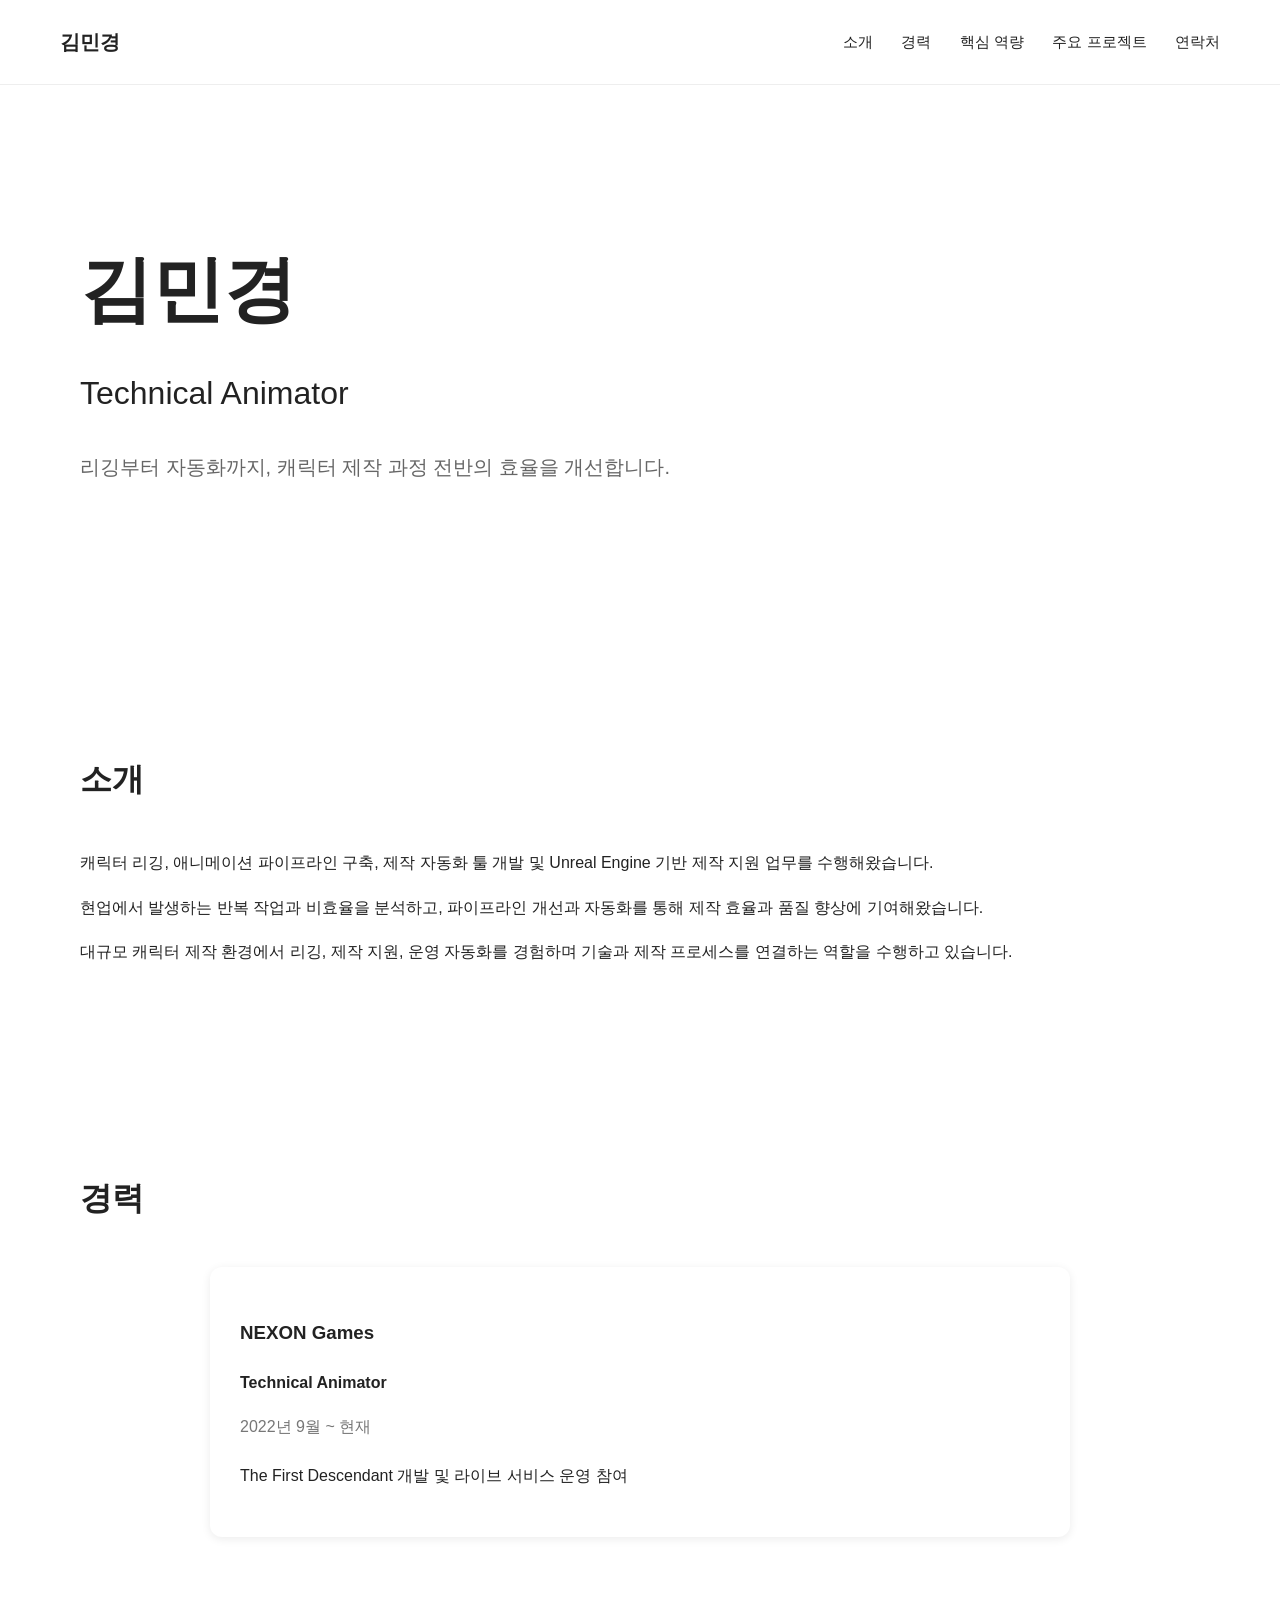
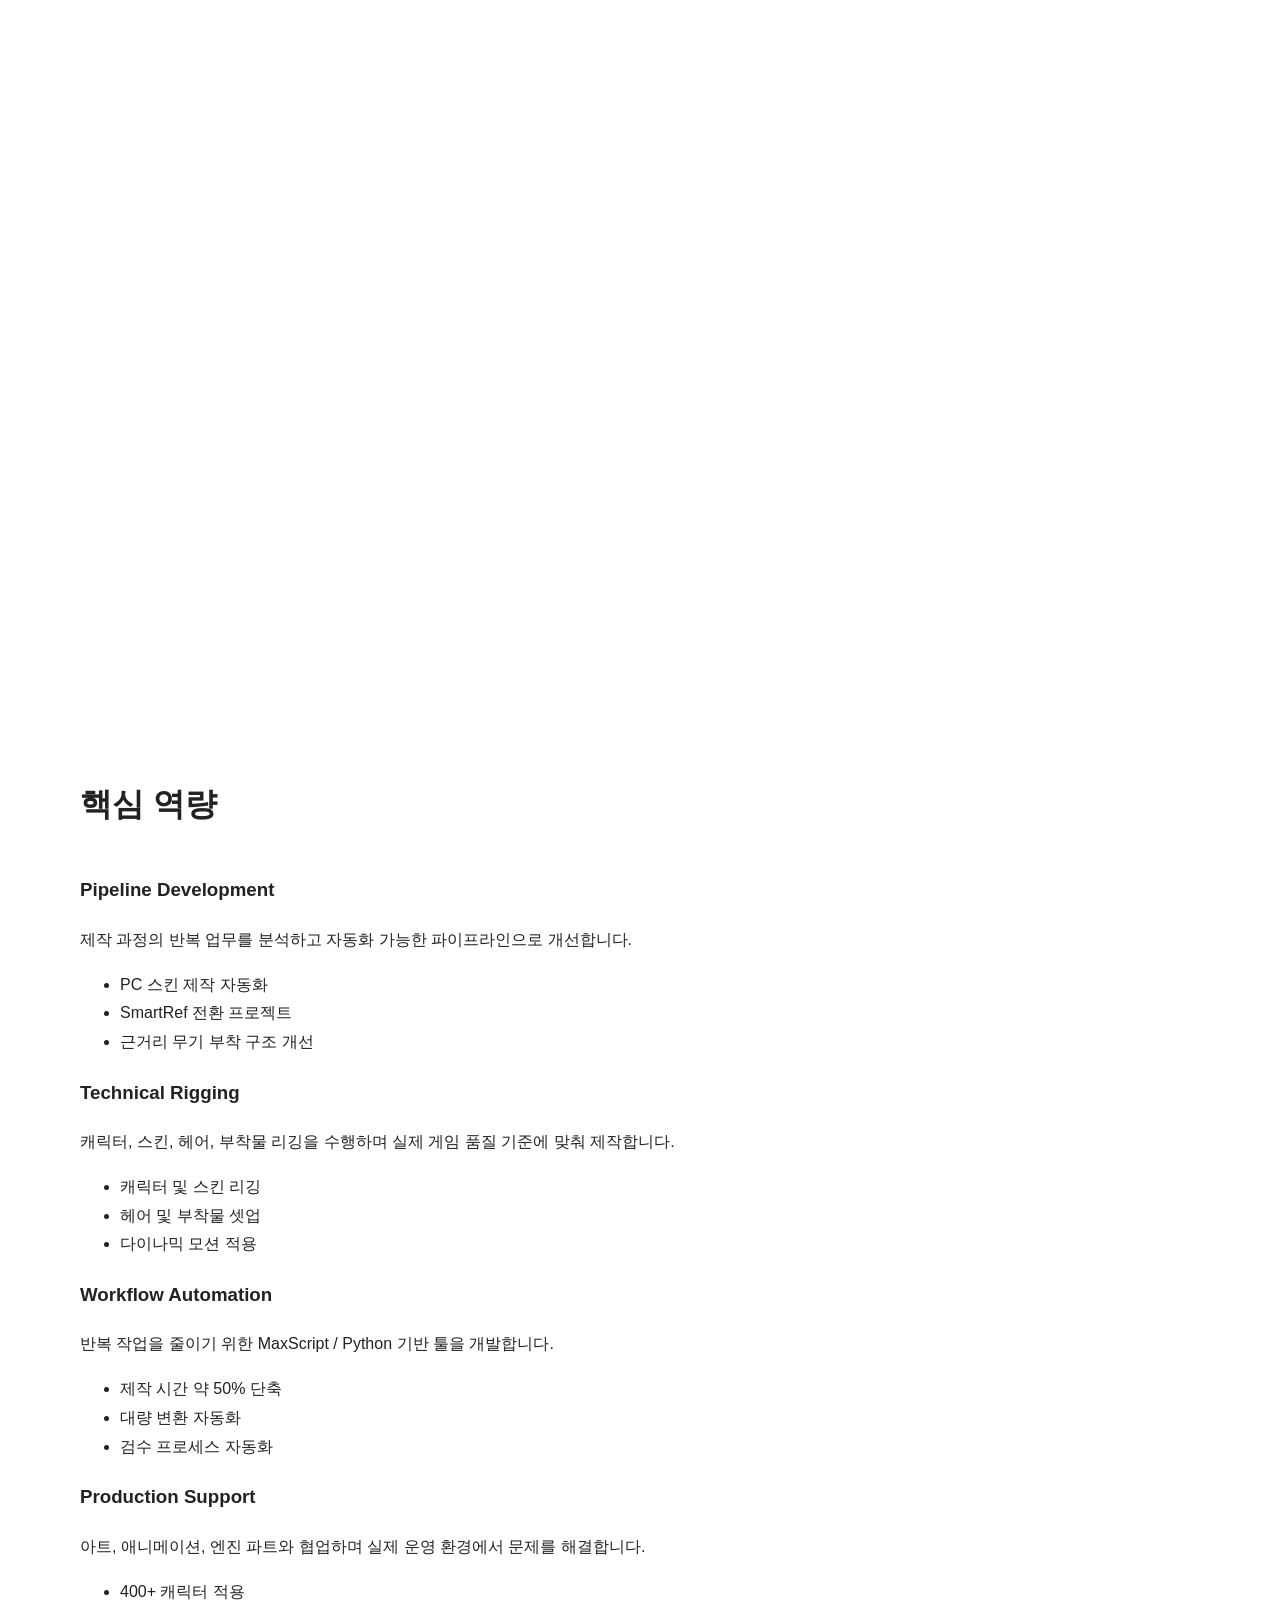
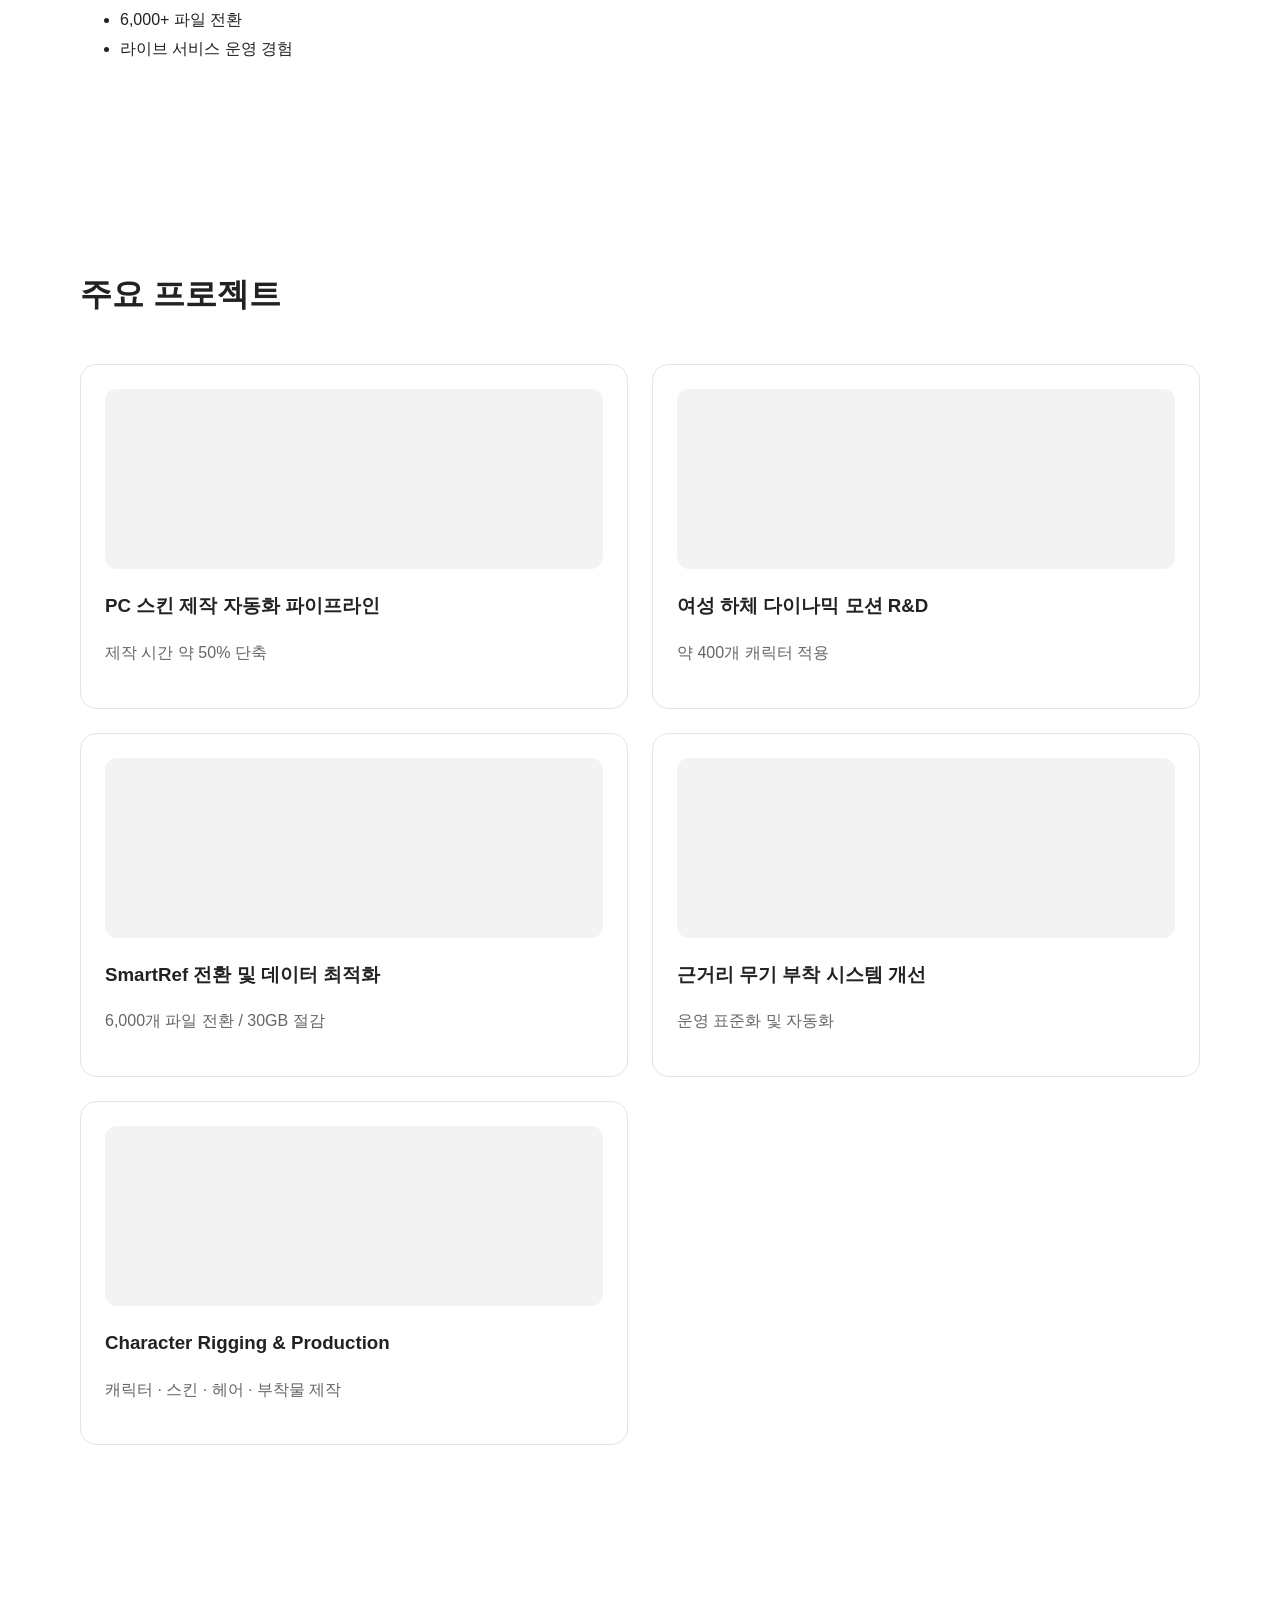
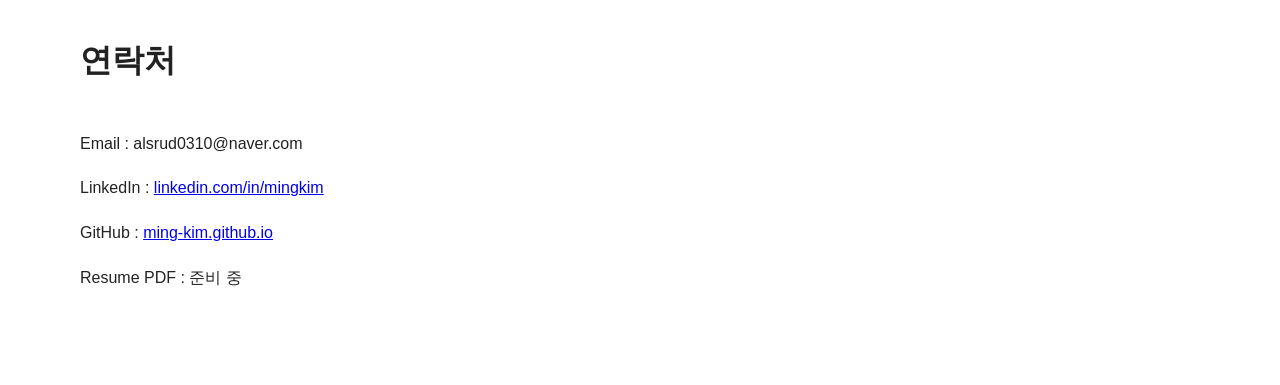
==== index.html @ d248d8ef "Update index.html" ====
<!DOCTYPE html>
<html lang="ko">
<head>
    <meta charset="UTF-8">
    <meta name="viewport" content="width=device-width, initial-scale=1.0">
    <title>김민경 | Technical Animator</title>
    <link rel="stylesheet" href="css/style.css">
</head>
<body>

<nav>
    <div class="logo">김민경</div>

    <div class="menu">
        <a href="#about">소개</a>
        <a href="#experience">경력</a>
        <a href="#expertise">핵심 역량</a>
        <a href="#projects">주요 프로젝트</a>
        <a href="#contact">연락처</a>
    </div>
</nav>

<section class="hero">

    <h1>김민경</h1>

    <h2>Technical Animator</h2>

    <p>
        리깅부터 자동화까지, 캐릭터 제작 과정 전반의 효율을 개선합니다.
    </p>

</section>

<section id="about" class="section">

    <h2>소개</h2>

    <p>
        캐릭터 리깅, 애니메이션 파이프라인 구축,
        제작 자동화 툴 개발 및 Unreal Engine 기반 제작 지원 업무를 수행해왔습니다.
    </p>

    <p>
        현업에서 발생하는 반복 작업과 비효율을 분석하고,
        파이프라인 개선과 자동화를 통해 제작 효율과 품질 향상에 기여해왔습니다.
    </p>

    <p>
        대규모 캐릭터 제작 환경에서 리깅, 제작 지원, 운영 자동화를 경험하며
        기술과 제작 프로세스를 연결하는 역할을 수행하고 있습니다.
    </p>

</section>

<section id="experience" class="section">

    <h2>경력</h2>

    <div class="experience-card">

        <h3>NEXON Games</h3>

        <p class="job-title">
            Technical Animator
        </p>

        <p class="period">
            2022년 9월 ~ 현재
        </p>

        <p>
            The First Descendant 개발 및 라이브 서비스 운영 참여
        </p>

    </div>

    <div class="video-container">

        <iframe
            src="https://www.youtube.com/embed/UdmgmufAd9Q"
            title="The First Descendant Trailer"
            frameborder="0"
            allowfullscreen>
        </iframe>

    </div>

</section>

<section id="expertise" class="section">

    <h2>핵심 역량</h2>

    <div class="expertise-grid">

        <div class="expertise-card">

            <h3>Pipeline Development</h3>

            <p>
                제작 과정의 반복 업무를 분석하고
                자동화 가능한 파이프라인으로 개선합니다.
            </p>

            <ul>
                <li>PC 스킨 제작 자동화</li>
                <li>SmartRef 전환 프로젝트</li>
                <li>근거리 무기 부착 구조 개선</li>
            </ul>

        </div>

        <div class="expertise-card">

            <h3>Technical Rigging</h3>

            <p>
                캐릭터, 스킨, 헤어, 부착물 리깅을 수행하며
                실제 게임 품질 기준에 맞춰 제작합니다.
            </p>

            <ul>
                <li>캐릭터 및 스킨 리깅</li>
                <li>헤어 및 부착물 셋업</li>
                <li>다이나믹 모션 적용</li>
            </ul>

        </div>

        <div class="expertise-card">

            <h3>Workflow Automation</h3>

            <p>
                반복 작업을 줄이기 위한
                MaxScript / Python 기반 툴을 개발합니다.
            </p>

            <ul>
                <li>제작 시간 약 50% 단축</li>
                <li>대량 변환 자동화</li>
                <li>검수 프로세스 자동화</li>
            </ul>

        </div>

        <div class="expertise-card">

            <h3>Production Support</h3>

            <p>
                아트, 애니메이션, 엔진 파트와 협업하며
                실제 운영 환경에서 문제를 해결합니다.
            </p>

            <ul>
                <li>400+ 캐릭터 적용</li>
                <li>6,000+ 파일 전환</li>
                <li>라이브 서비스 운영 경험</li>
            </ul>

        </div>

    </div>

</section>

<section id="projects" class="section">

    <h2>주요 프로젝트</h2>

    <div class="project-grid">

        <a class="project-card" href="projects/skin-pipeline.html">

            <div class="project-thumbnail"></div>

            <h3>PC 스킨 제작 자동화 파이프라인</h3>

            <p>
                제작 시간 약 50% 단축
            </p>

        </a>

        <a class="project-card" href="projects/dynamic-motion.html">

            <div class="project-thumbnail"></div>

            <h3>여성 하체 다이나믹 모션 R&D</h3>

            <p>
                약 400개 캐릭터 적용
            </p>

        </a>

        <a class="project-card" href="projects/smartref.html">

            <div class="project-thumbnail"></div>

            <h3>SmartRef 전환 및 데이터 최적화</h3>

            <p>
                6,000개 파일 전환 / 30GB 절감
            </p>

        </a>

        <a class="project-card" href="projects/weapon-attachment.html">

            <div class="project-thumbnail"></div>

            <h3>근거리 무기 부착 시스템 개선</h3>

            <p>
                운영 표준화 및 자동화
            </p>

        </a>

        <a class="project-card" href="projects/character-rigging.html">

            <div class="project-thumbnail"></div>

            <h3>Character Rigging & Production</h3>

            <p>
                캐릭터 · 스킨 · 헤어 · 부착물 제작
            </p>

        </a>

    </div>

</section>

<section id="contact" class="section">

    <h2>연락처</h2>

    <p>Email : alsrud0310@naver.com</p>

    <p>
        LinkedIn :
        <a href="https://www.linkedin.com/in/mingkim" target="_blank">
            linkedin.com/in/mingkim
        </a>
    </p>

    <p>
        GitHub :
        <a href="https://ming-kim.github.io" target="_blank">
            ming-kim.github.io
        </a>
    </p>

    <p>Resume PDF : 준비 중</p>

</section>

</body>
</html>
---- css/style.css ----
html{
    scroll-behavior:smooth;
}

body{
    margin:0;
    font-family:'Pretendard', sans-serif;
    background:#ffffff;
    color:#222;
    line-height:1.8;
}

nav{
    display:flex;
    justify-content:space-between;
    align-items:center;
    padding:24px 60px;
    border-bottom:1px solid #eee;
    position:sticky;
    top:0;
    background:white;
    z-index:100;
}

.logo{
    font-size:20px;
    font-weight:700;
}

.menu a{
    margin-left:24px;
    text-decoration:none;
    color:#222;
    font-size:15px;
}

.menu a:hover{
    opacity:0.6;
}

.hero{
    padding:140px 80px;
}

.hero h1{
    font-size:72px;
    margin:0;
}

.hero h2{
    font-size:32px;
    font-weight:500;
    margin-top:10px;
}

.hero p{
    margin-top:20px;
    font-size:20px;
    color:#666;
}

.section{
    padding:80px;
    max-width:1200px;
}

.section h2{
    margin-bottom:40px;
    font-size:32px;
}

.timeline{
    display:flex;
    flex-direction:column;
    gap:30px;
}

.timeline-item{
    border-left:3px solid #222;
    padding-left:20px;
}

.timeline-item h3{
    margin-bottom:10px;
}

.project-grid{
    display:grid;
    grid-template-columns:repeat(2,1fr);
    gap:24px;
}

.project-card{
    border:1px solid #e5e5e5;
    border-radius:16px;
    padding:24px;
    text-decoration:none;
    color:inherit;
    transition:all 0.2s ease;
}

.project-card:hover{
    transform:translateY(-4px);
    box-shadow:0 8px 20px rgba(0,0,0,0.08);
}

.project-thumbnail{
    width:100%;
    height:180px;
    background:#f3f3f3;
    border-radius:12px;
    margin-bottom:20px;
}

.project-card h3{
    margin-top:0;
    margin-bottom:10px;
}

.project-card p{
    color:#666;
}

#contact p{
    margin-bottom:12px;
}
.experience-card {
    max-width: 800px;
    margin: 0 auto;
    text-align: left;
    background: #ffffff;
    padding: 30px;
    border-radius: 12px;
    box-shadow: 0 2px 10px rgba(0,0,0,0.08);
}

.job-title {
    font-weight: 600;
    margin-bottom: 4px;
}

.period {
    color: #777;
    margin-bottom: 20px;
}

.experience-card a {
    color: #2563eb;
    text-decoration: none;
    font-weight: 600;
}

.experience-card a:hover {
    text-decoration: underline;
}
.video-container {
    max-width: 1000px;
    margin: 40px auto;
}

.video-container iframe {
    width: 100%;
    aspect-ratio: 16 / 9;
    border-radius: 12px;
}
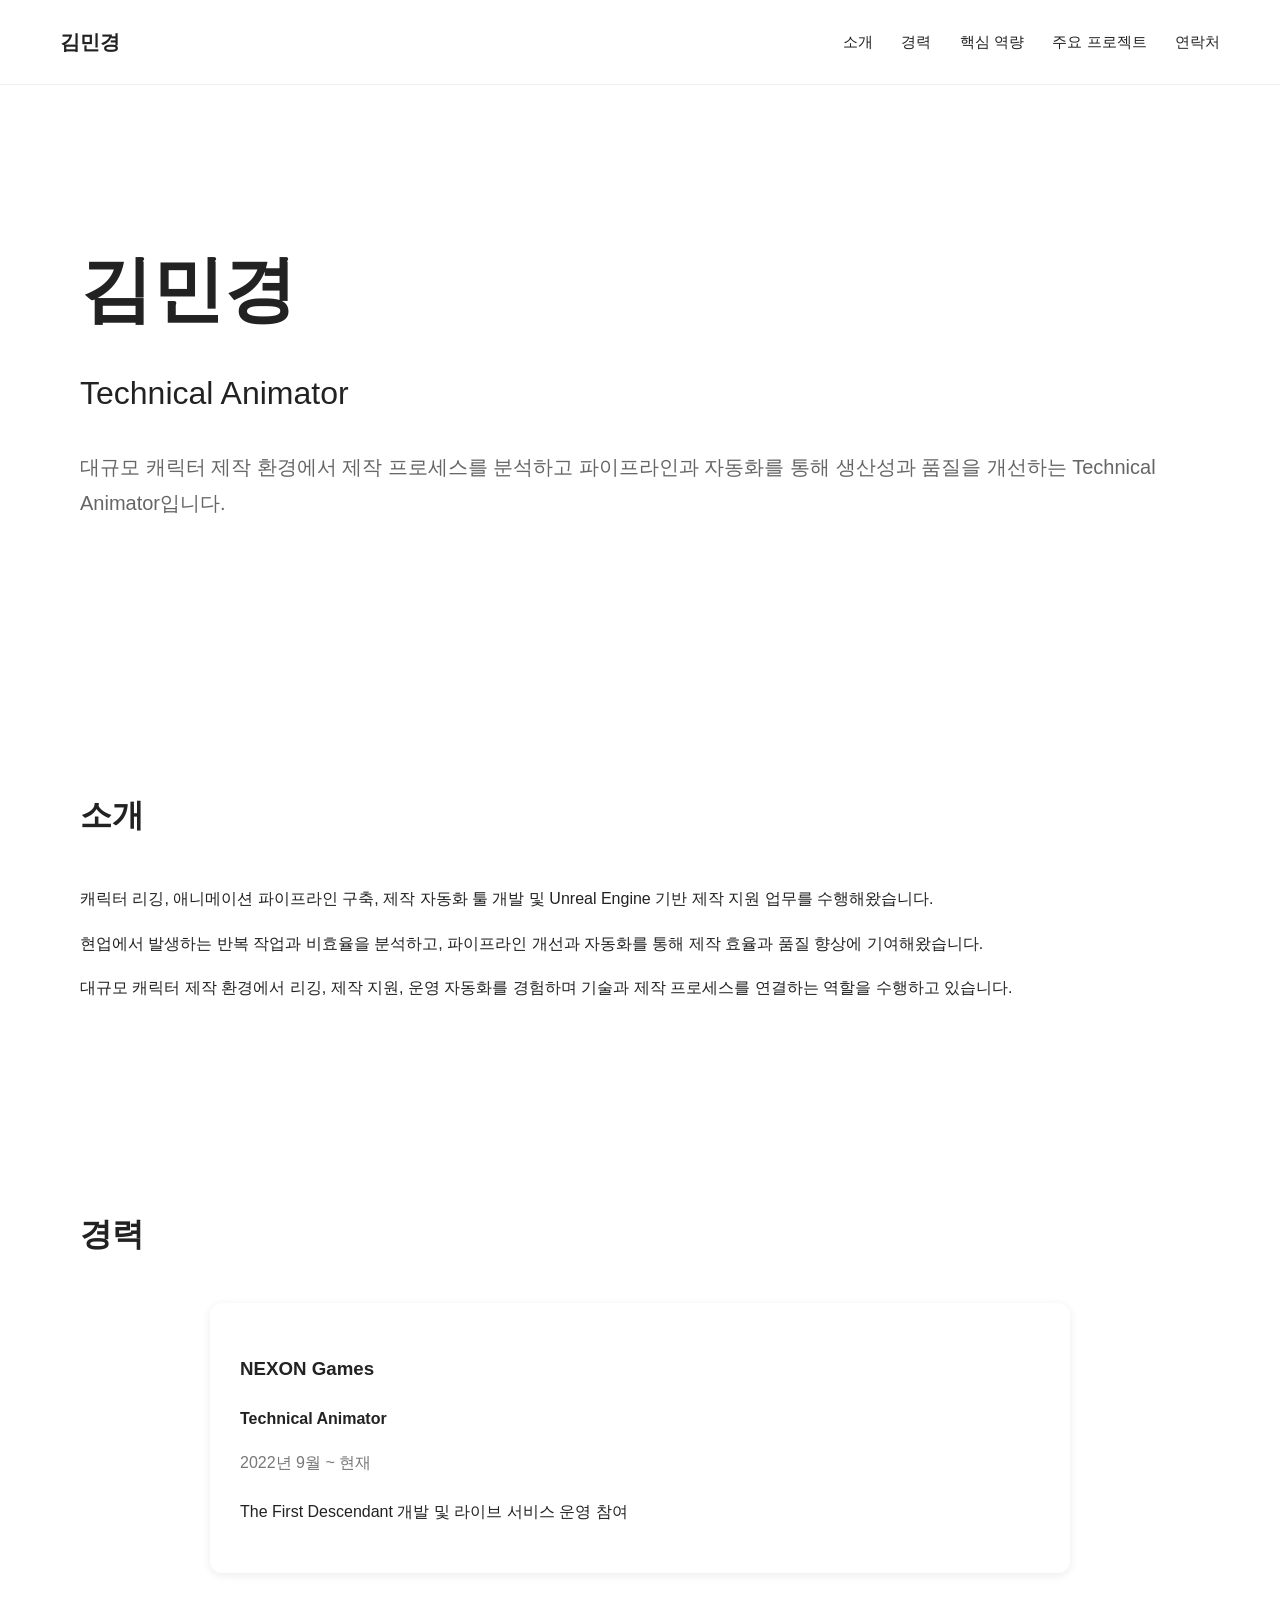
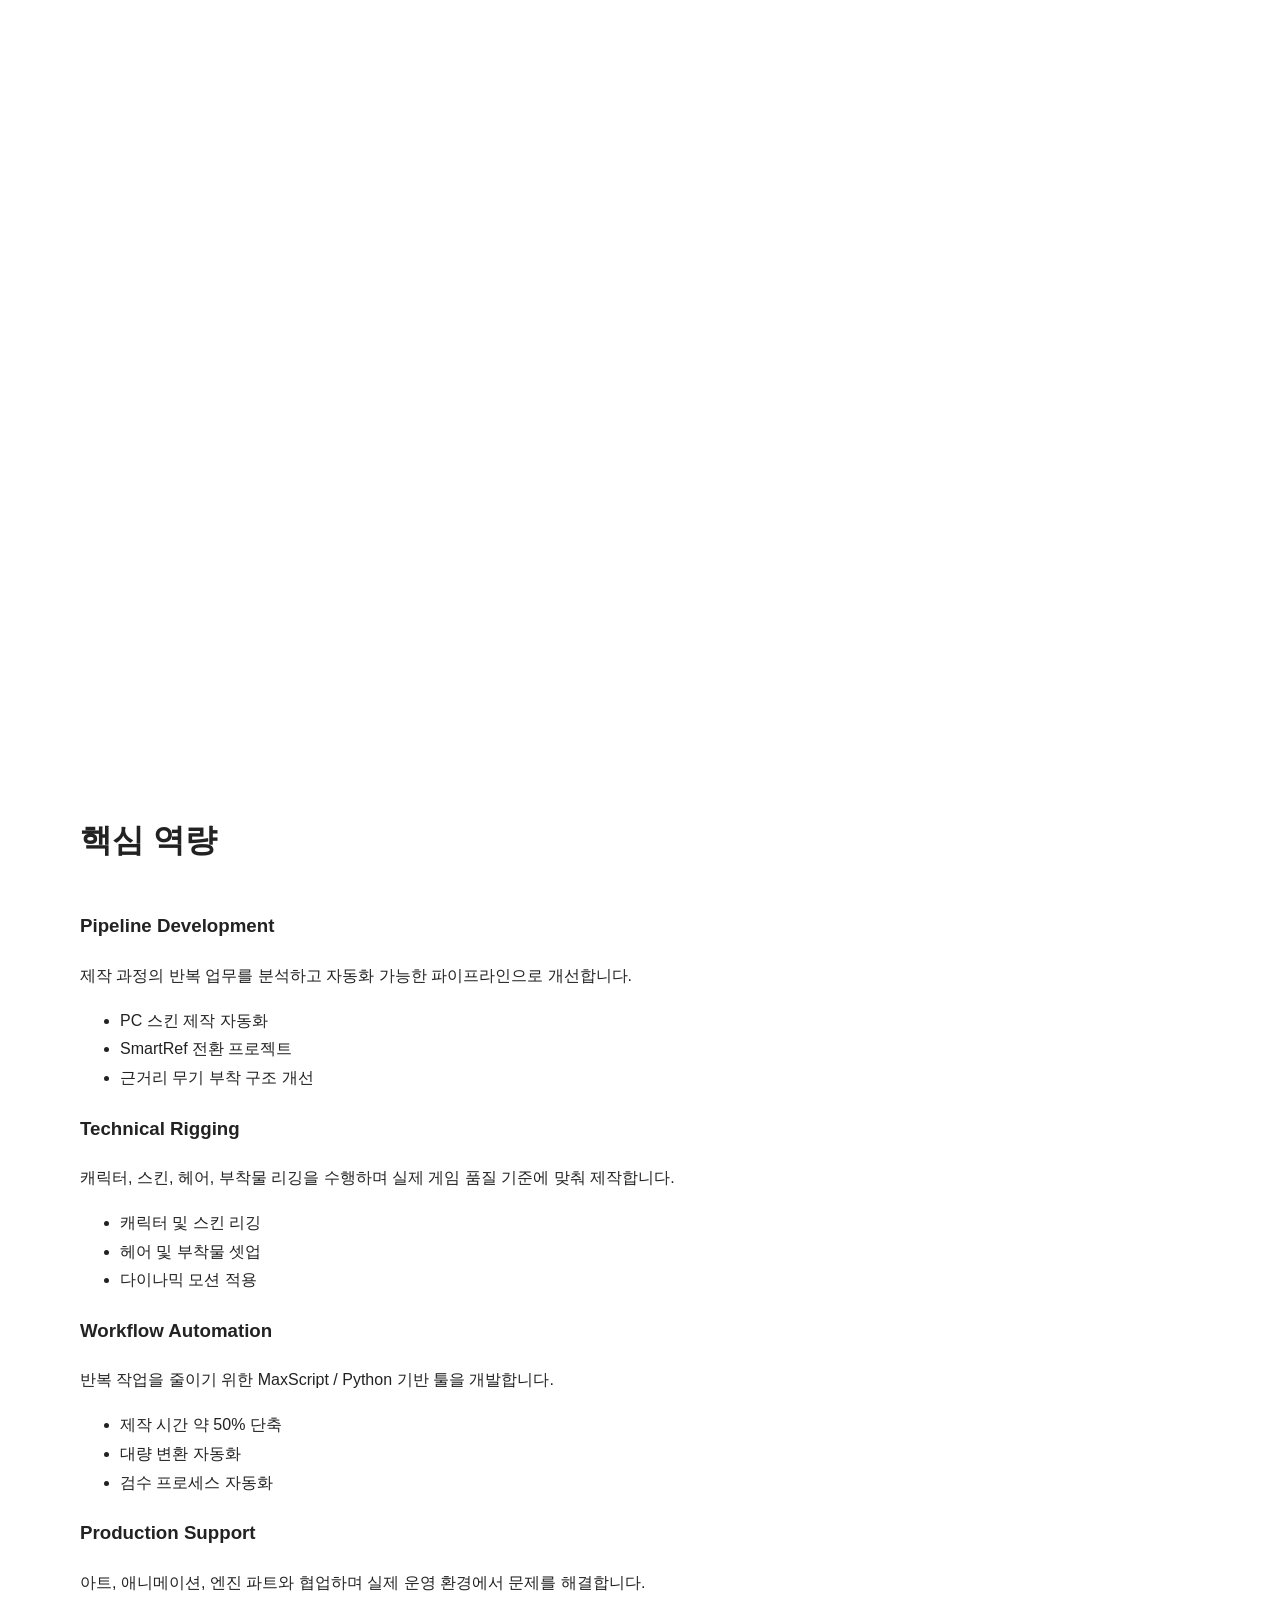
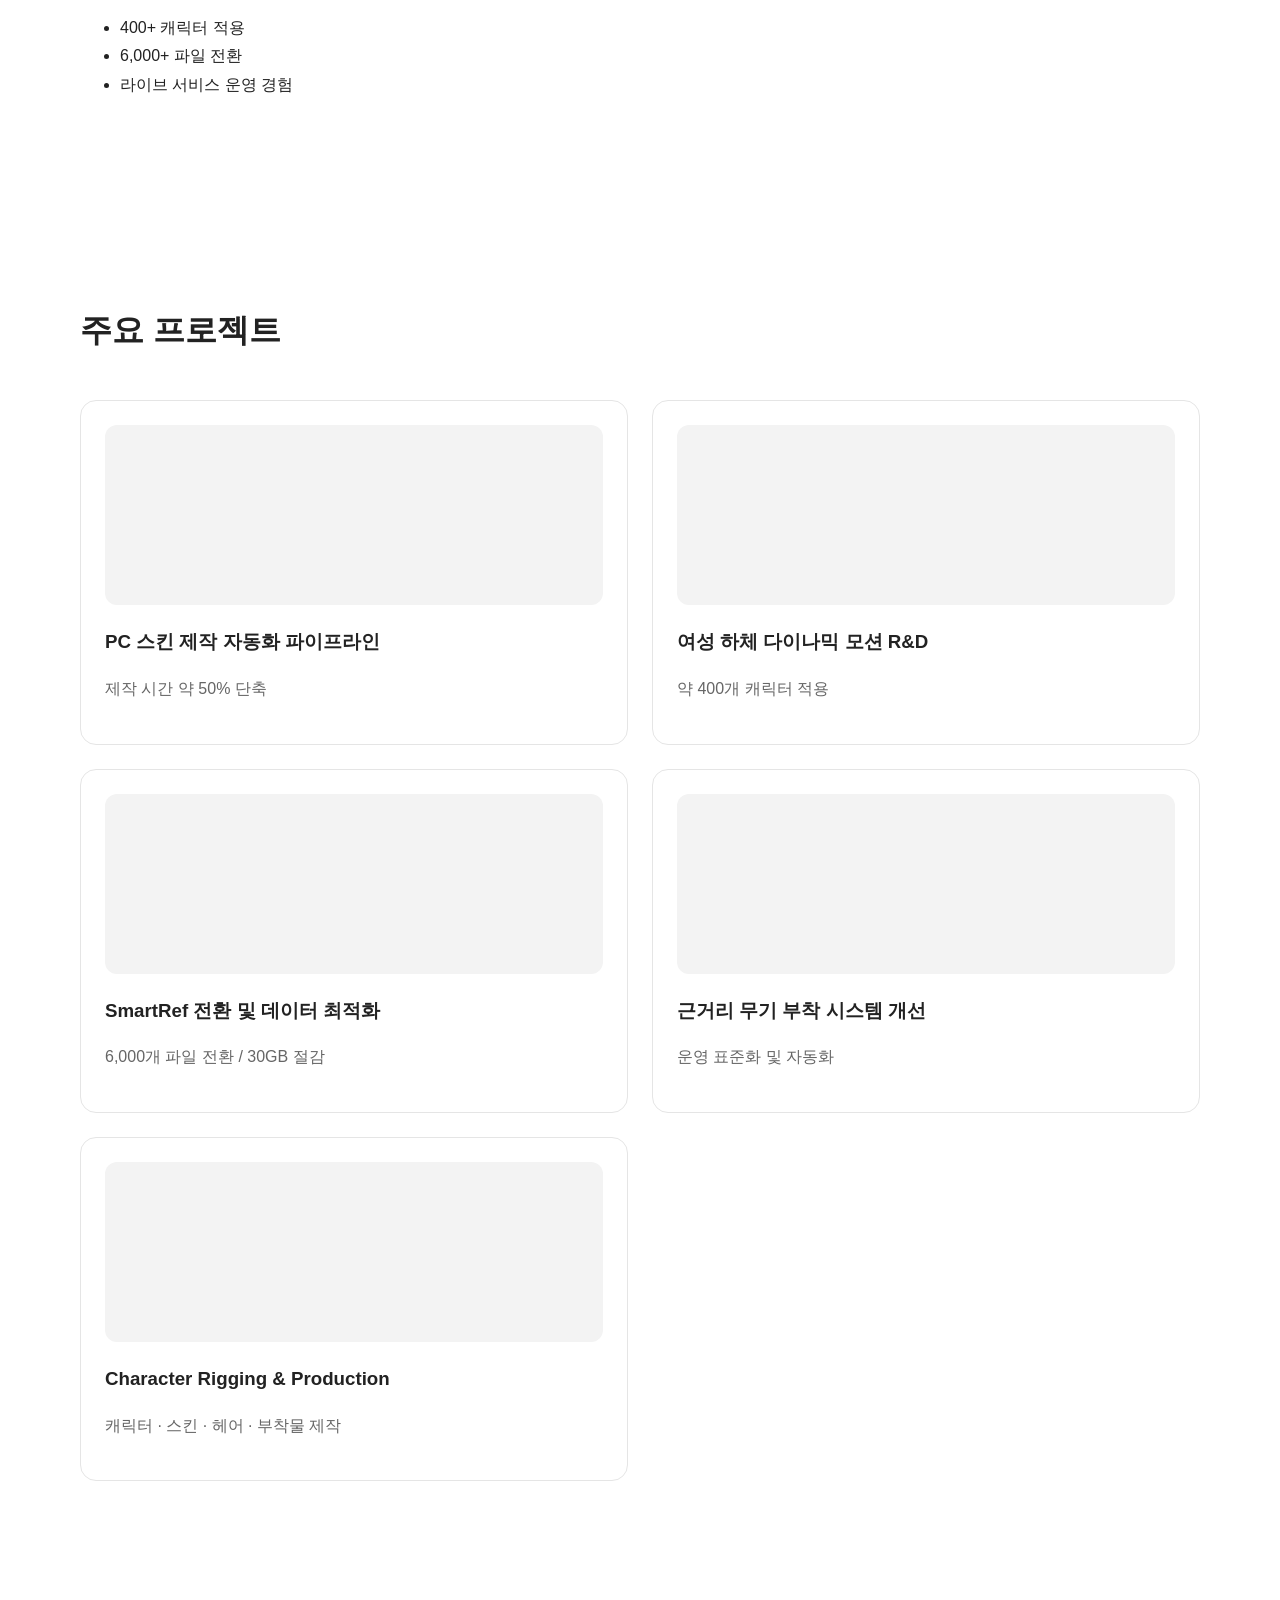
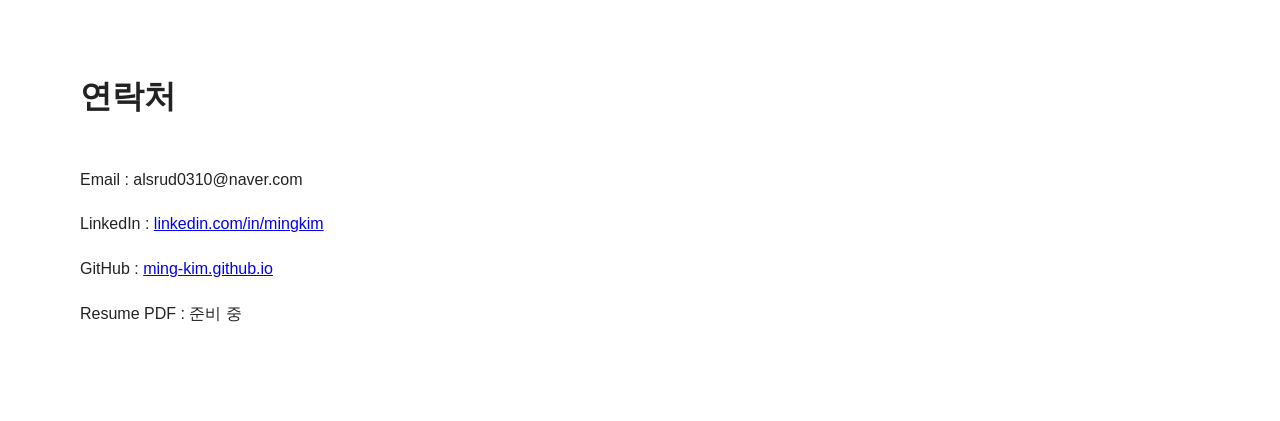
==== commit 28a52a6f: "Update index.html" ====
--- a/index.html
+++ b/index.html
@@ -27,7 +27,11 @@
     <h2>Technical Animator</h2>
 
     <p>
-        리깅부터 자동화까지, 캐릭터 제작 과정 전반의 효율을 개선합니다.
+        대규모 캐릭터 제작 환경에서
+        제작 프로세스를 분석하고
+        파이프라인과 자동화를 통해
+        생산성과 품질을 개선하는
+        Technical Animator입니다.
     </p>
 
 </section>
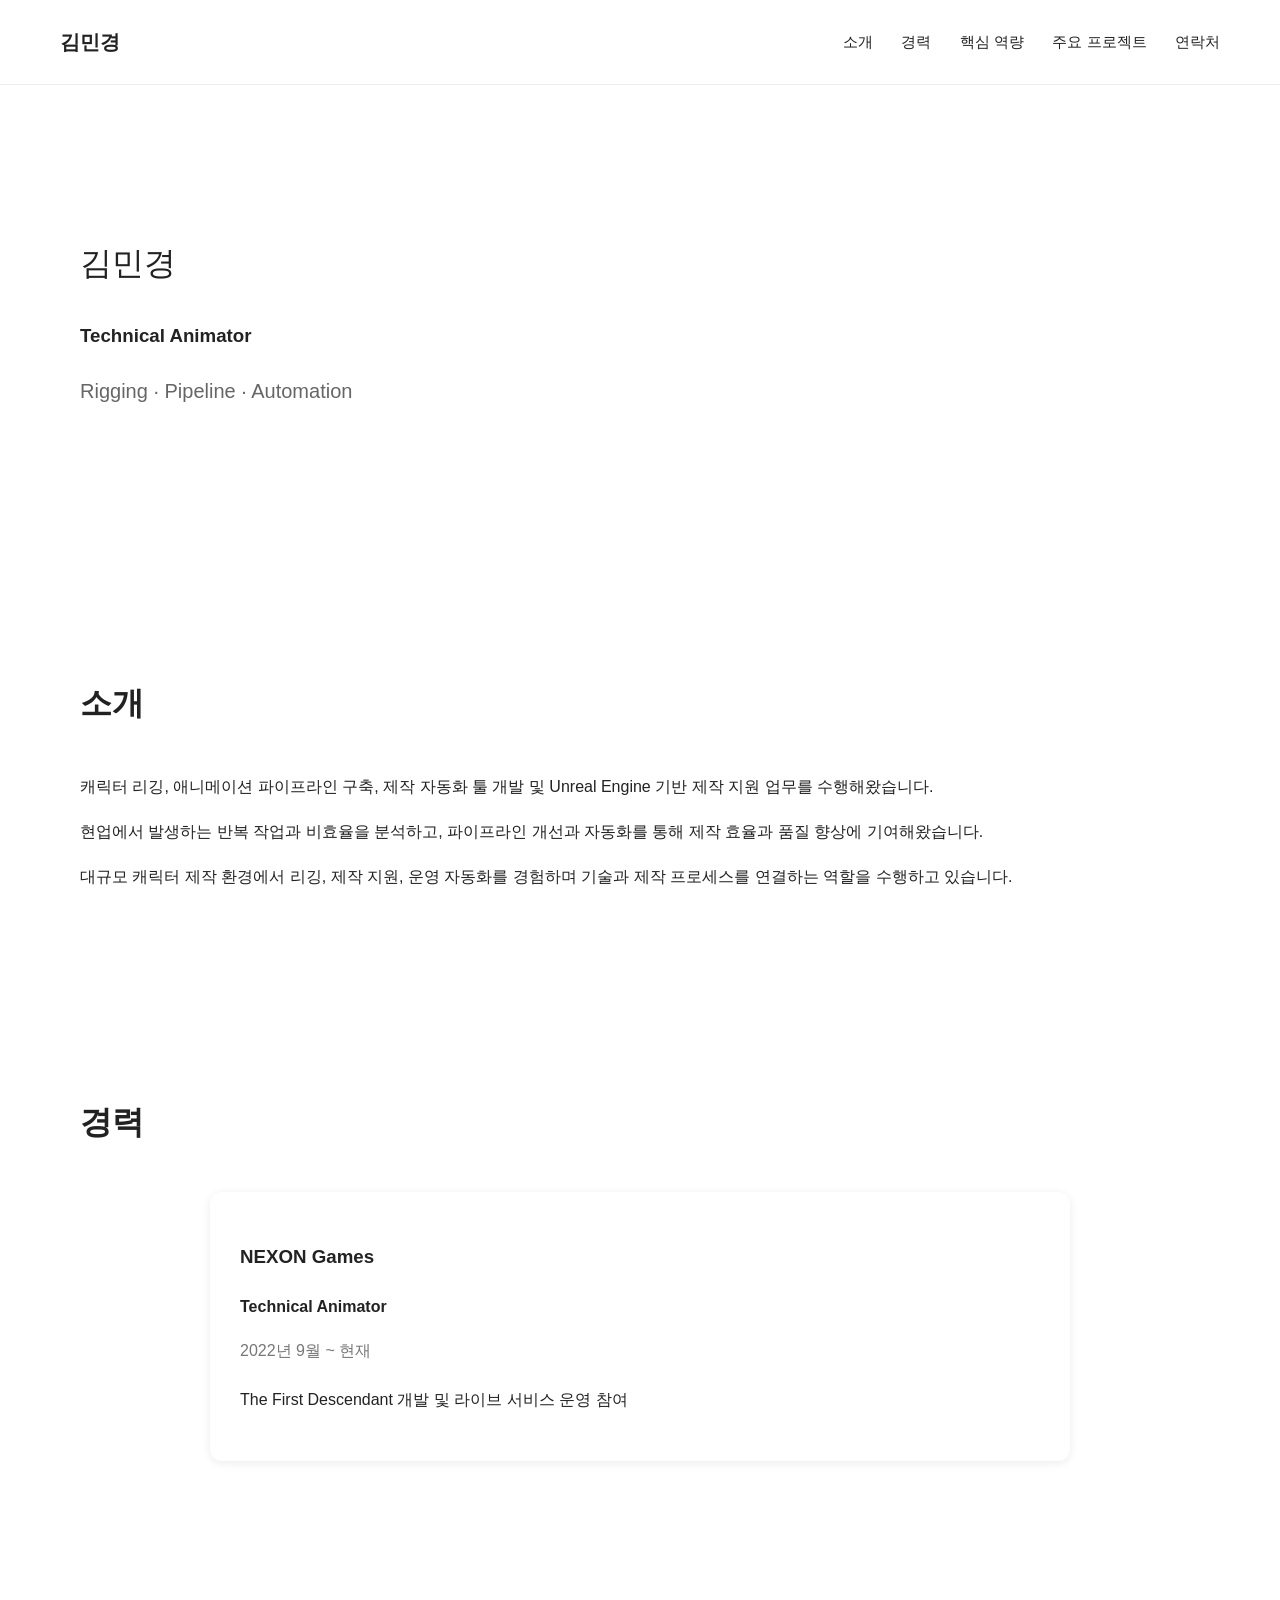
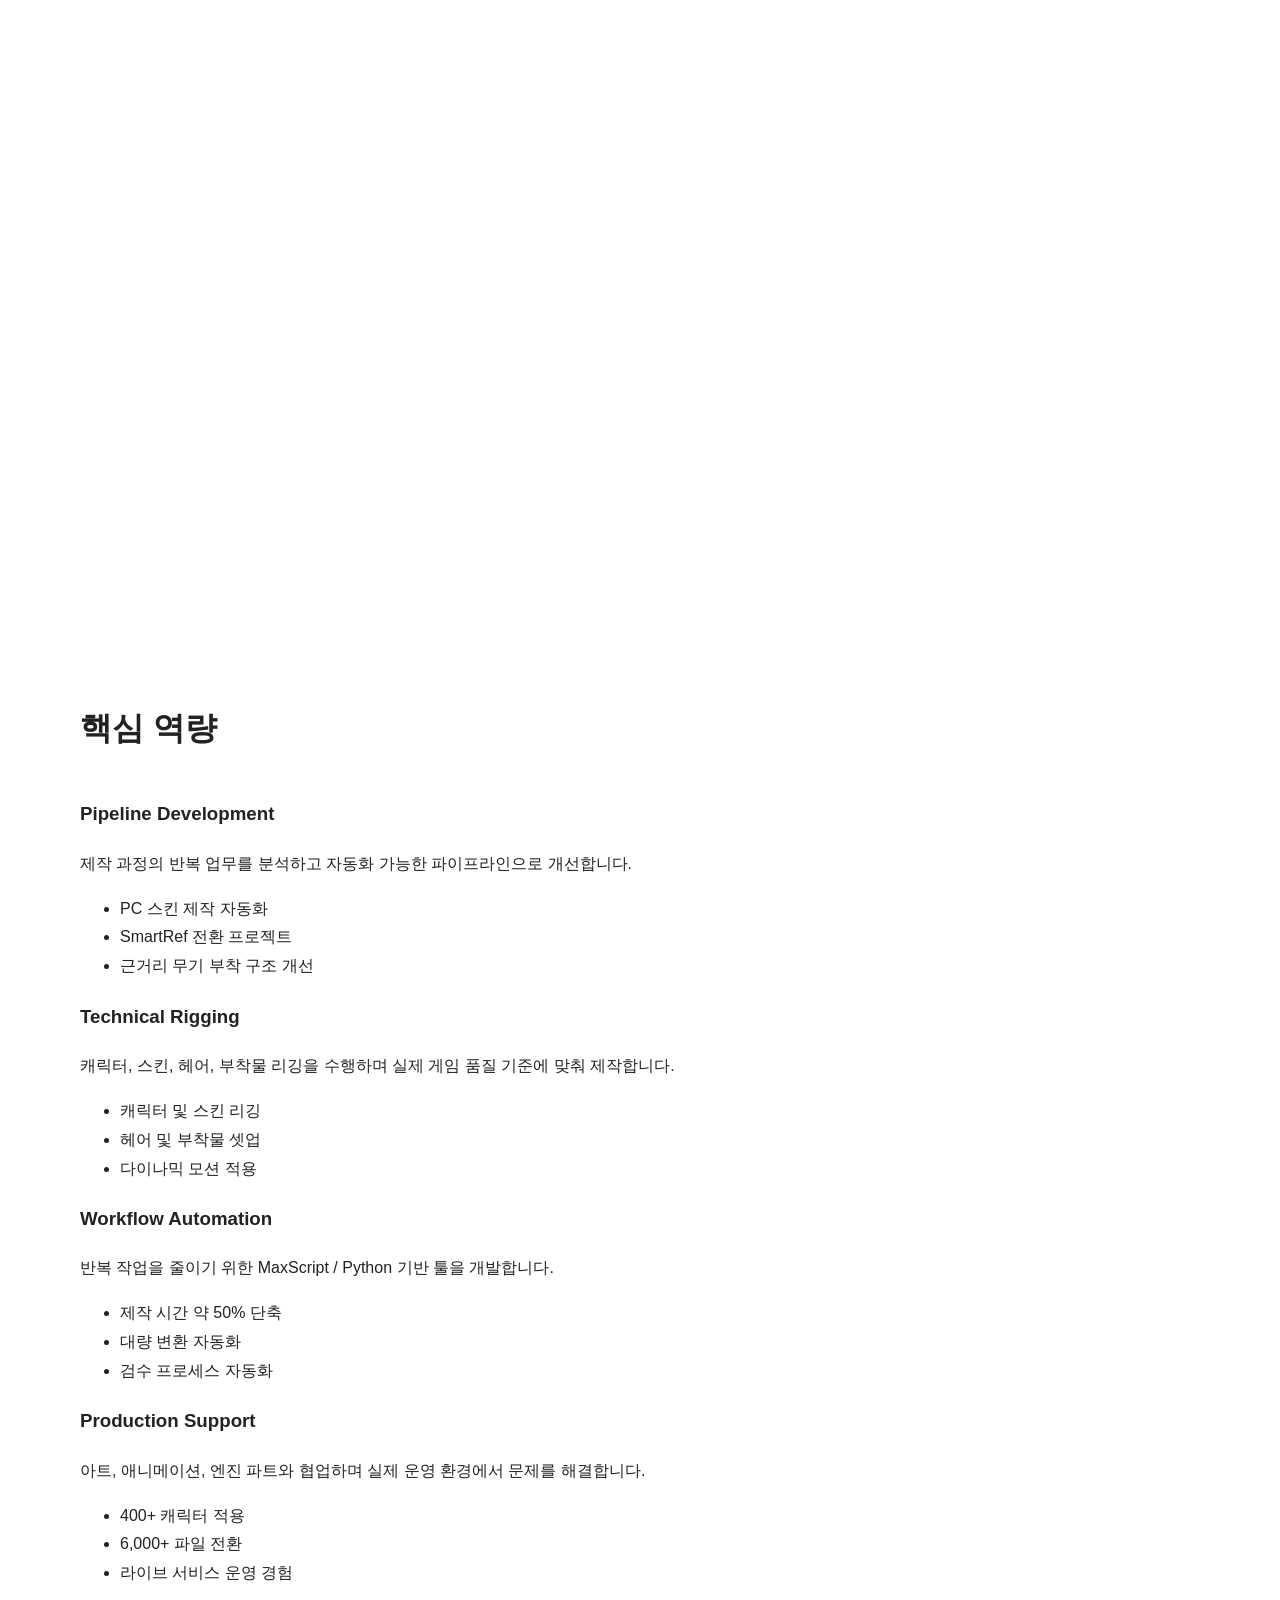
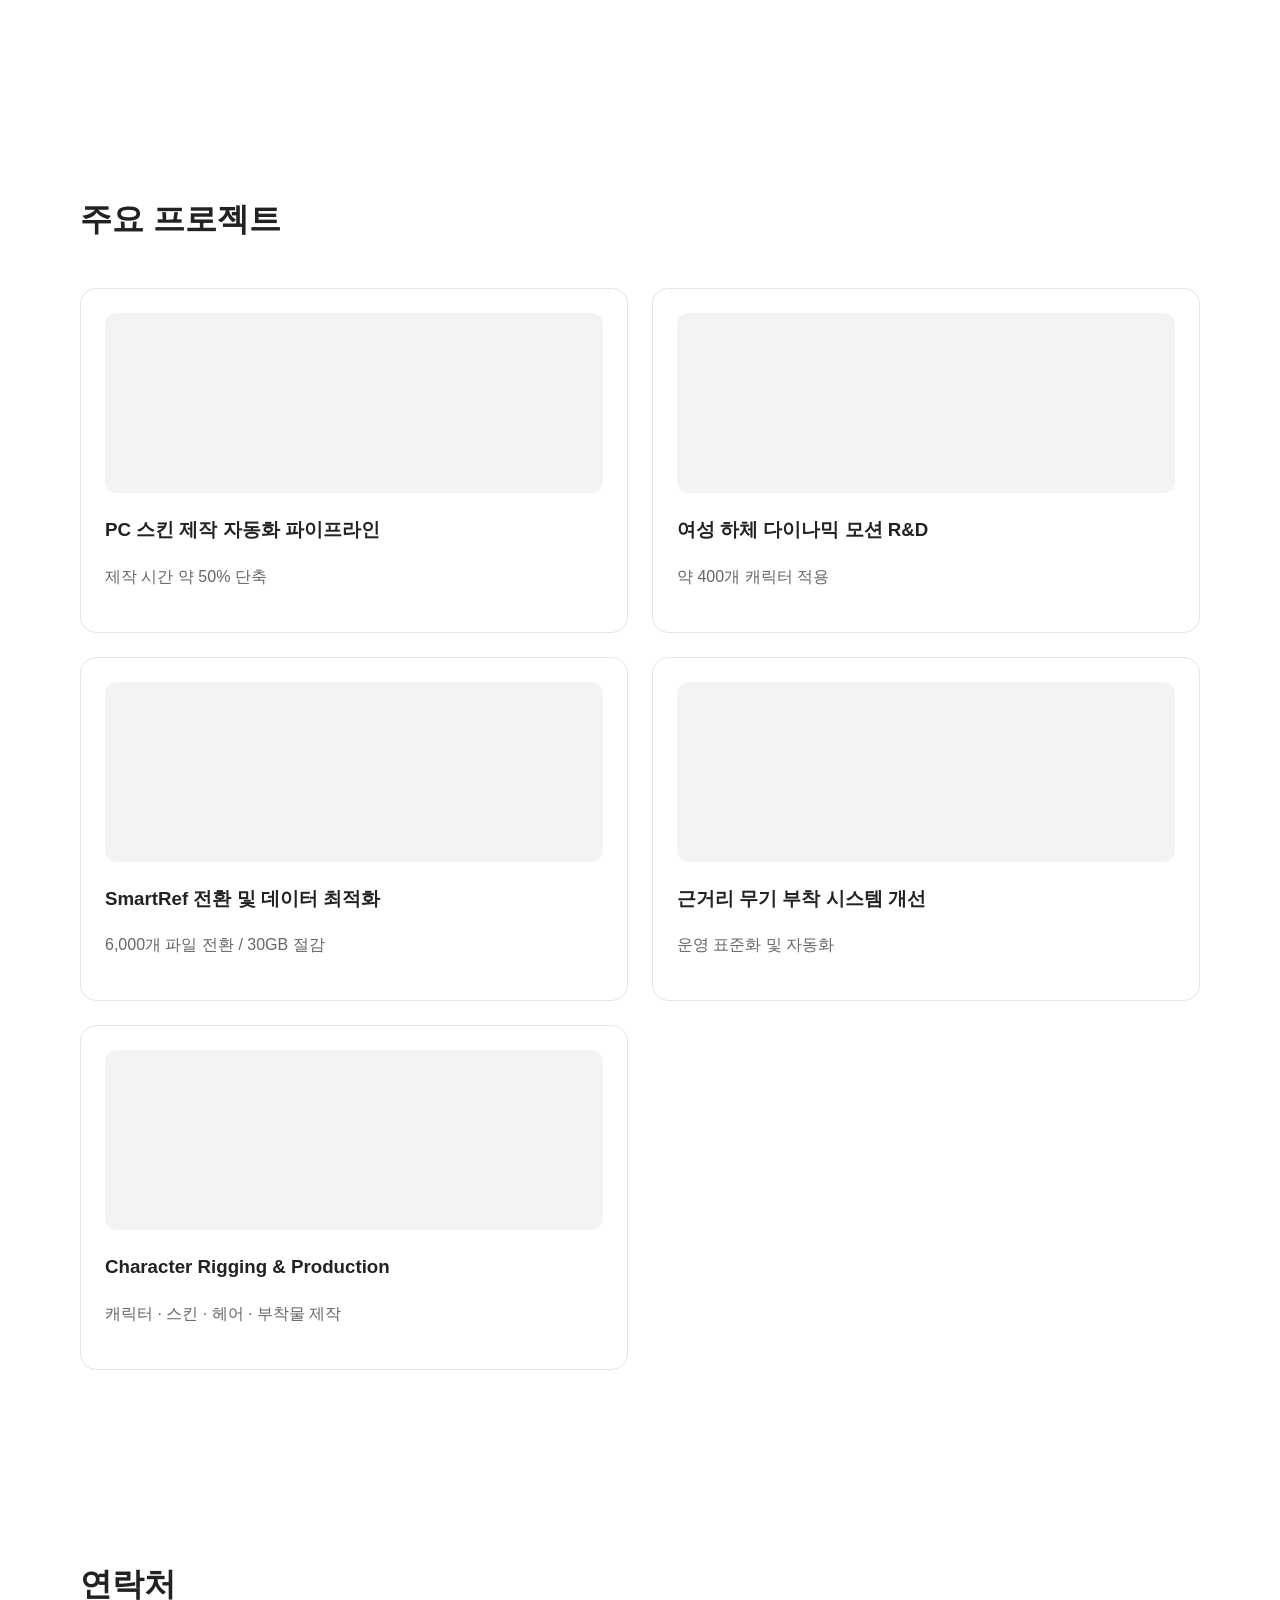
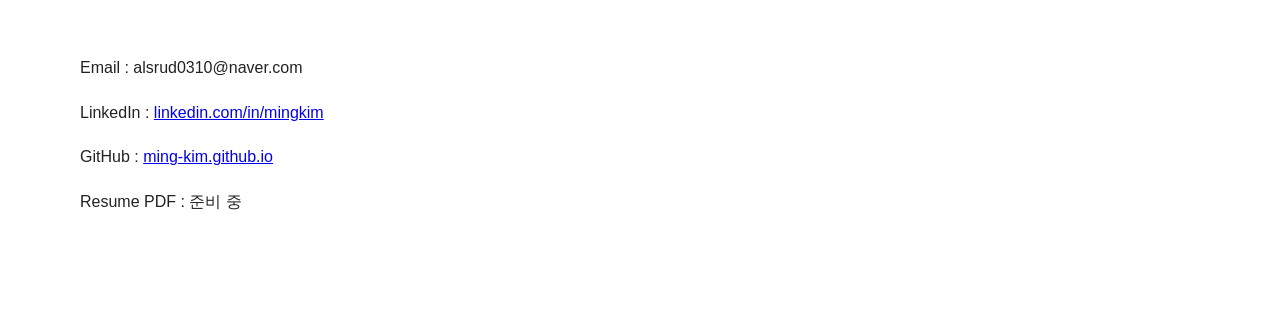
==== commit 3821197a: "Update index.html" ====
--- a/index.html
+++ b/index.html
@@ -22,16 +22,12 @@
 
 <section class="hero">
 
-    <h1>김민경</h1>
-
-    <h2>Technical Animator</h2>
-
-    <p>
-        대규모 캐릭터 제작 환경에서
-        제작 프로세스를 분석하고
-        파이프라인과 자동화를 통해
-        생산성과 품질을 개선하는
-        Technical Animator입니다.
+    <h2>김민경</h2>
+
+    <h3>Technical Animator</h3>
+
+    <p>
+        Rigging · Pipeline · Automation
     </p>
 
 </section>
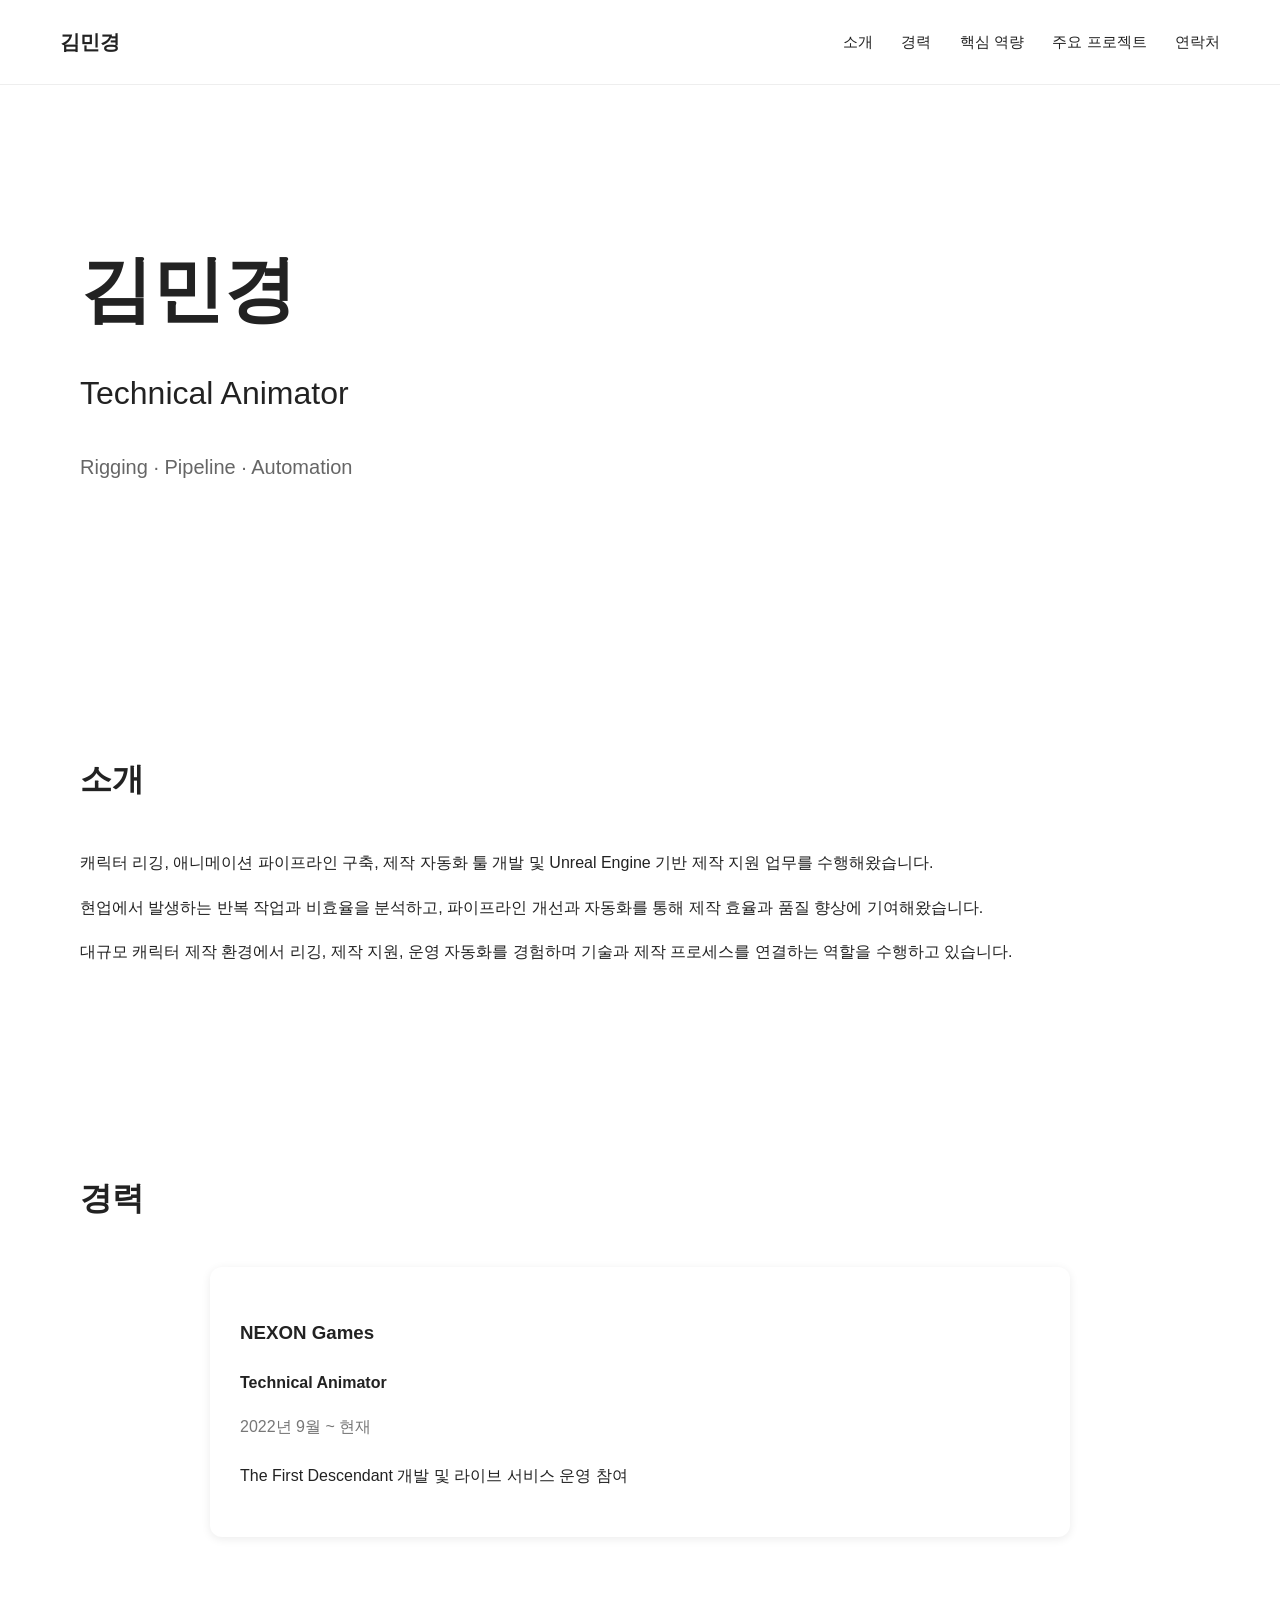
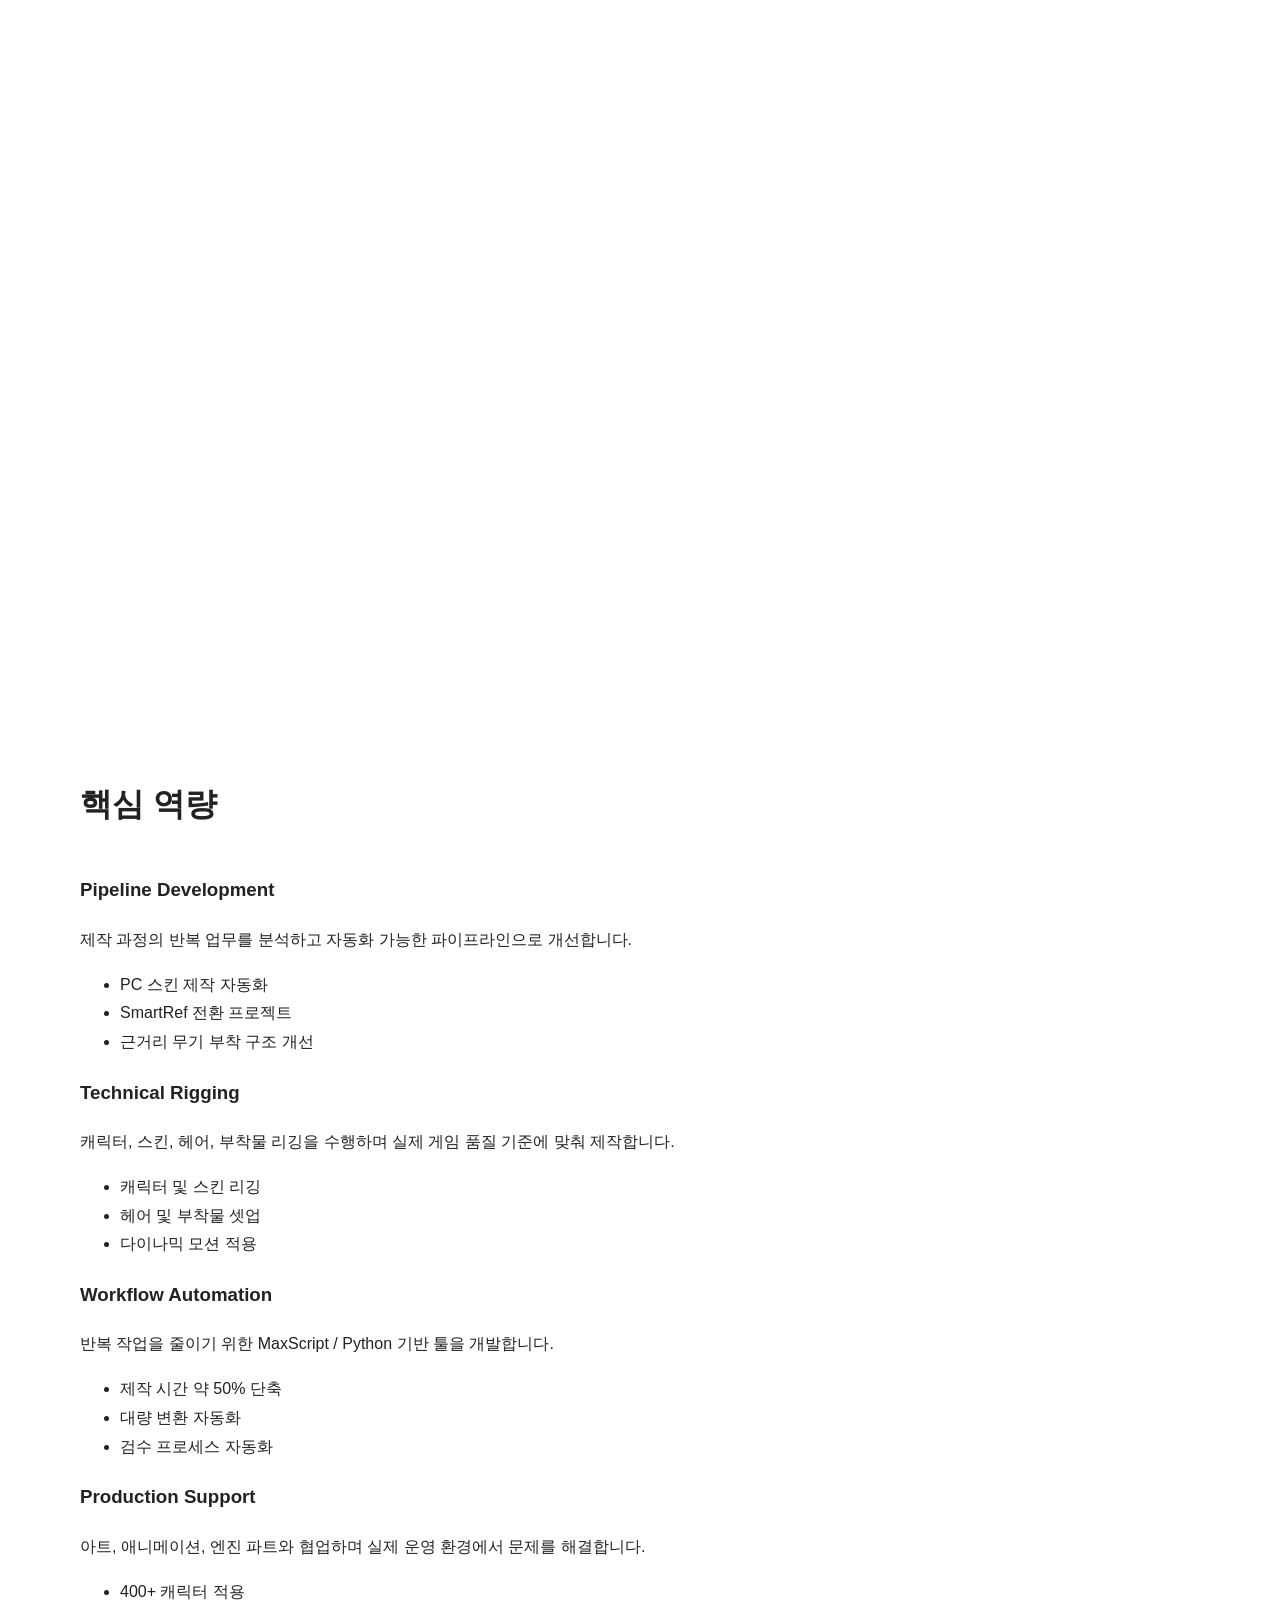
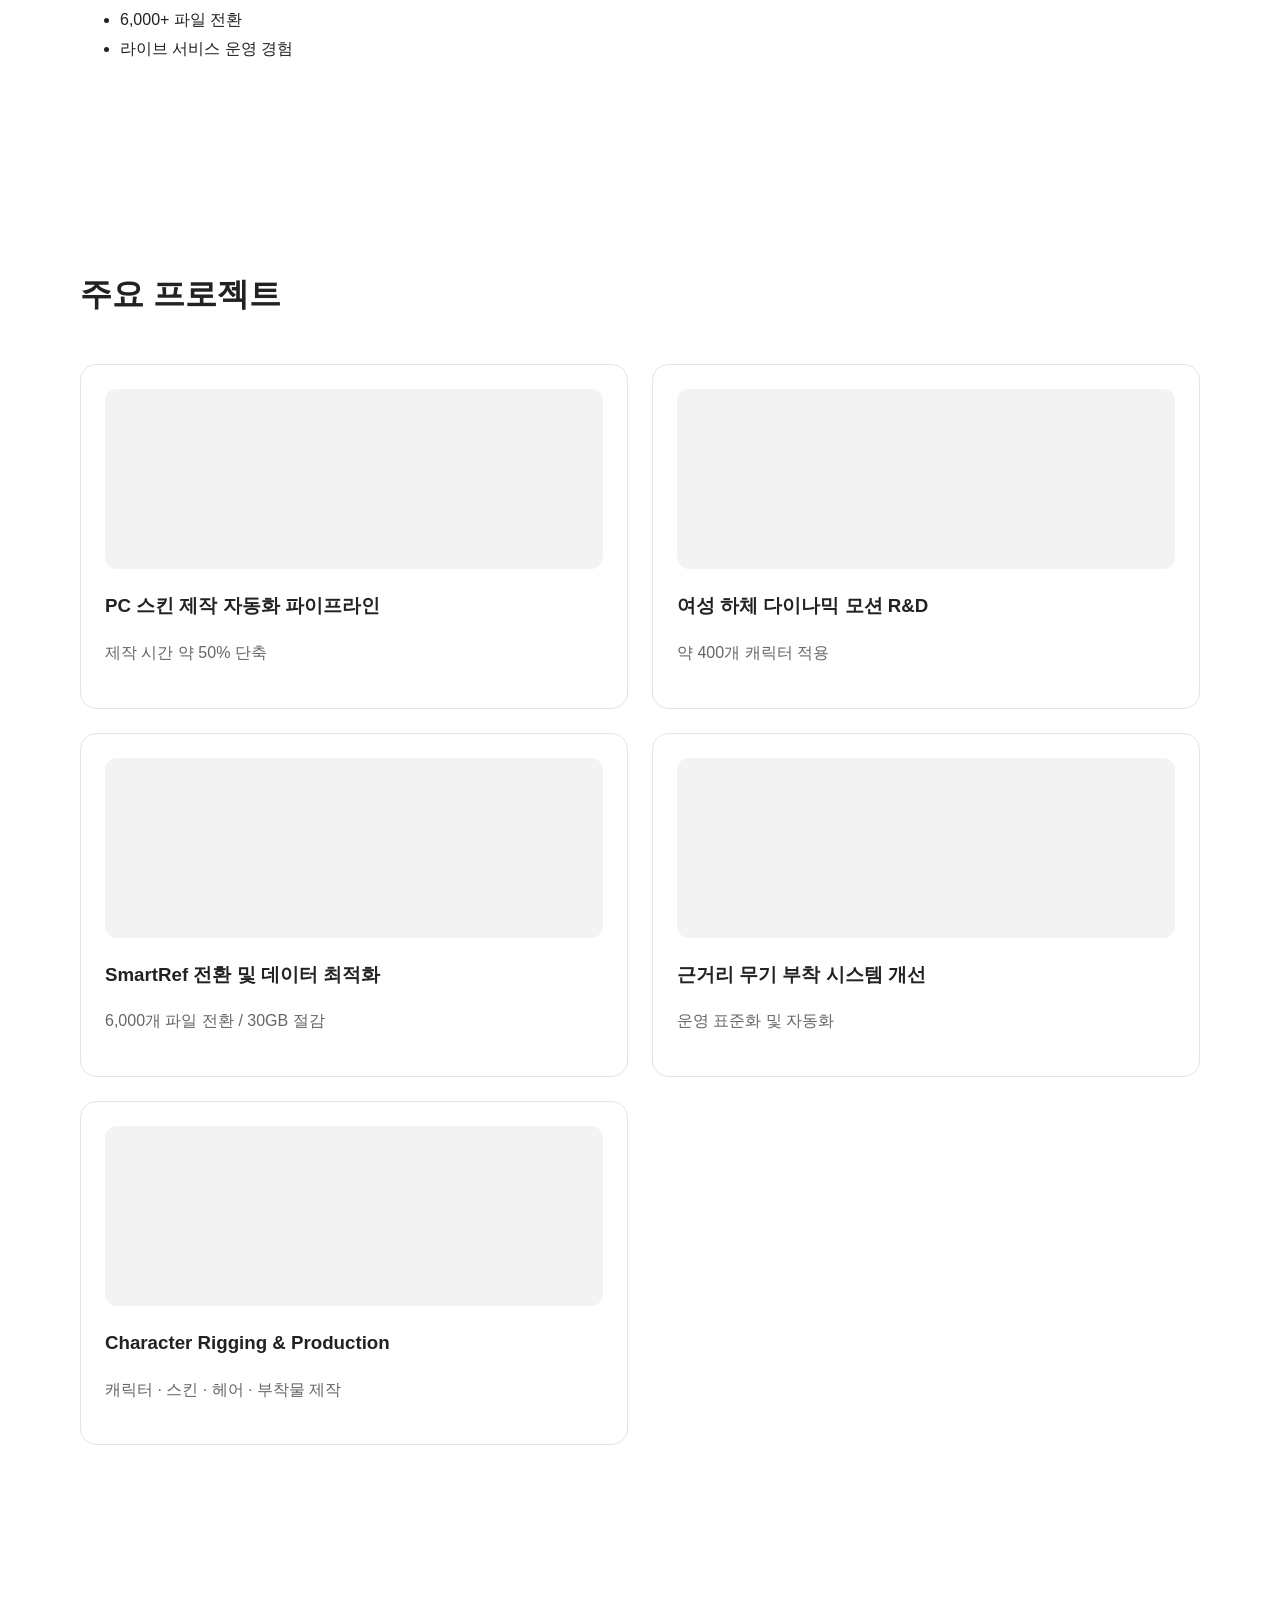
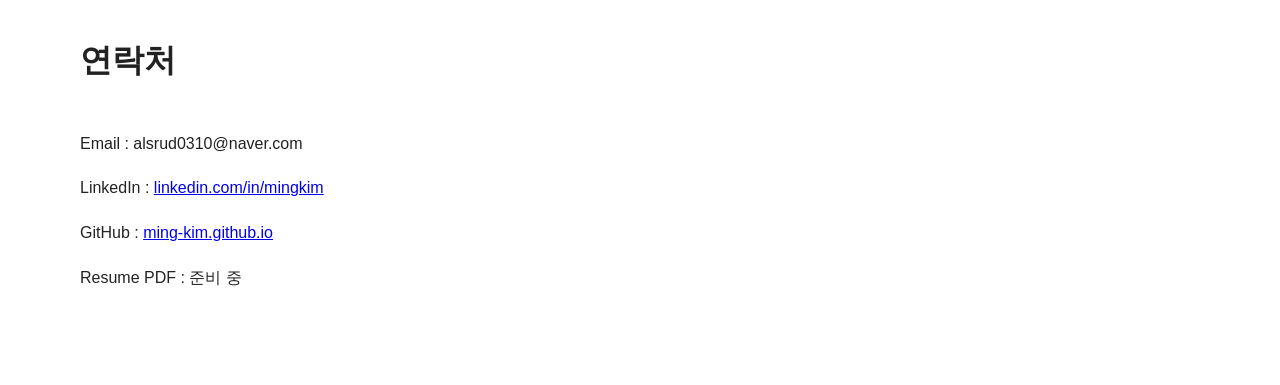
==== commit be00d55e: "Update index.html" ====
--- a/index.html
+++ b/index.html
@@ -22,9 +22,9 @@
 
 <section class="hero">
 
-    <h2>김민경</h2>
-
-    <h3>Technical Animator</h3>
+    <h1>김민경</h1>
+
+    <h2>Technical Animator</h2>
 
     <p>
         Rigging · Pipeline · Automation
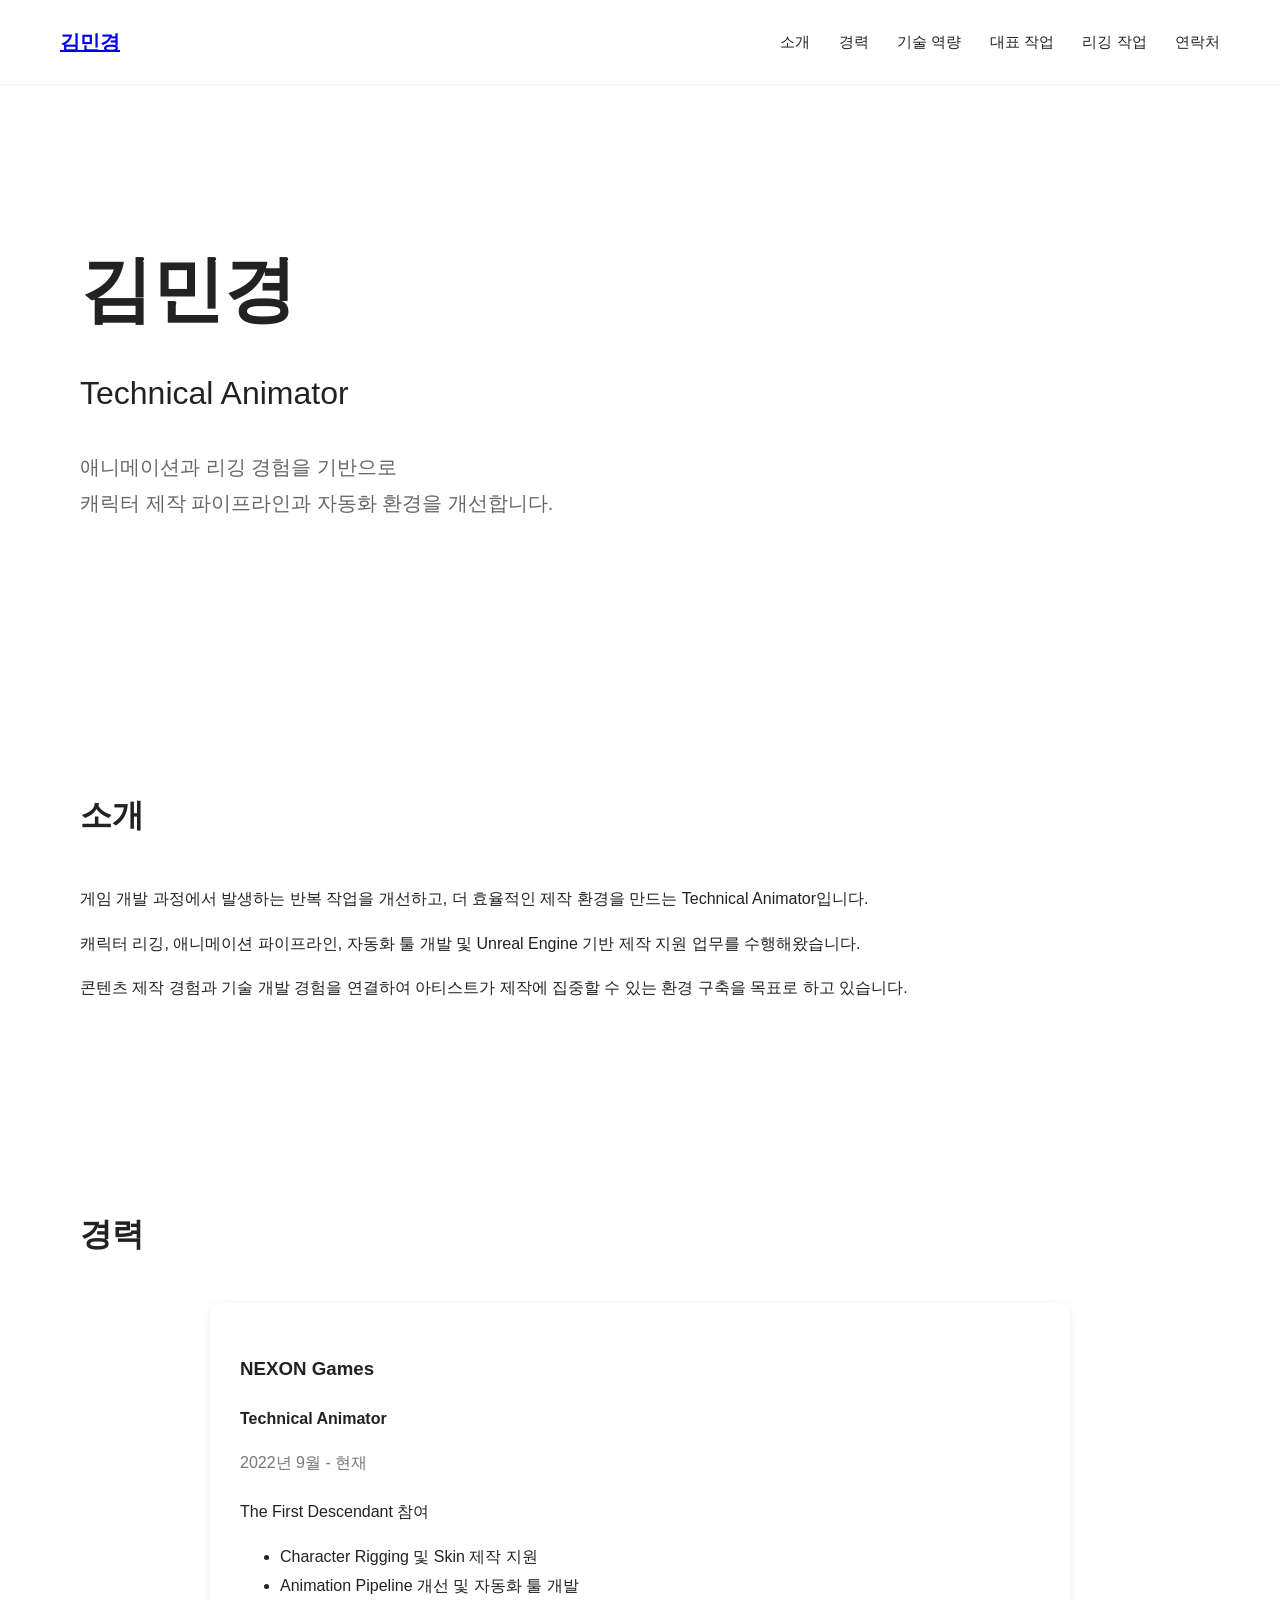
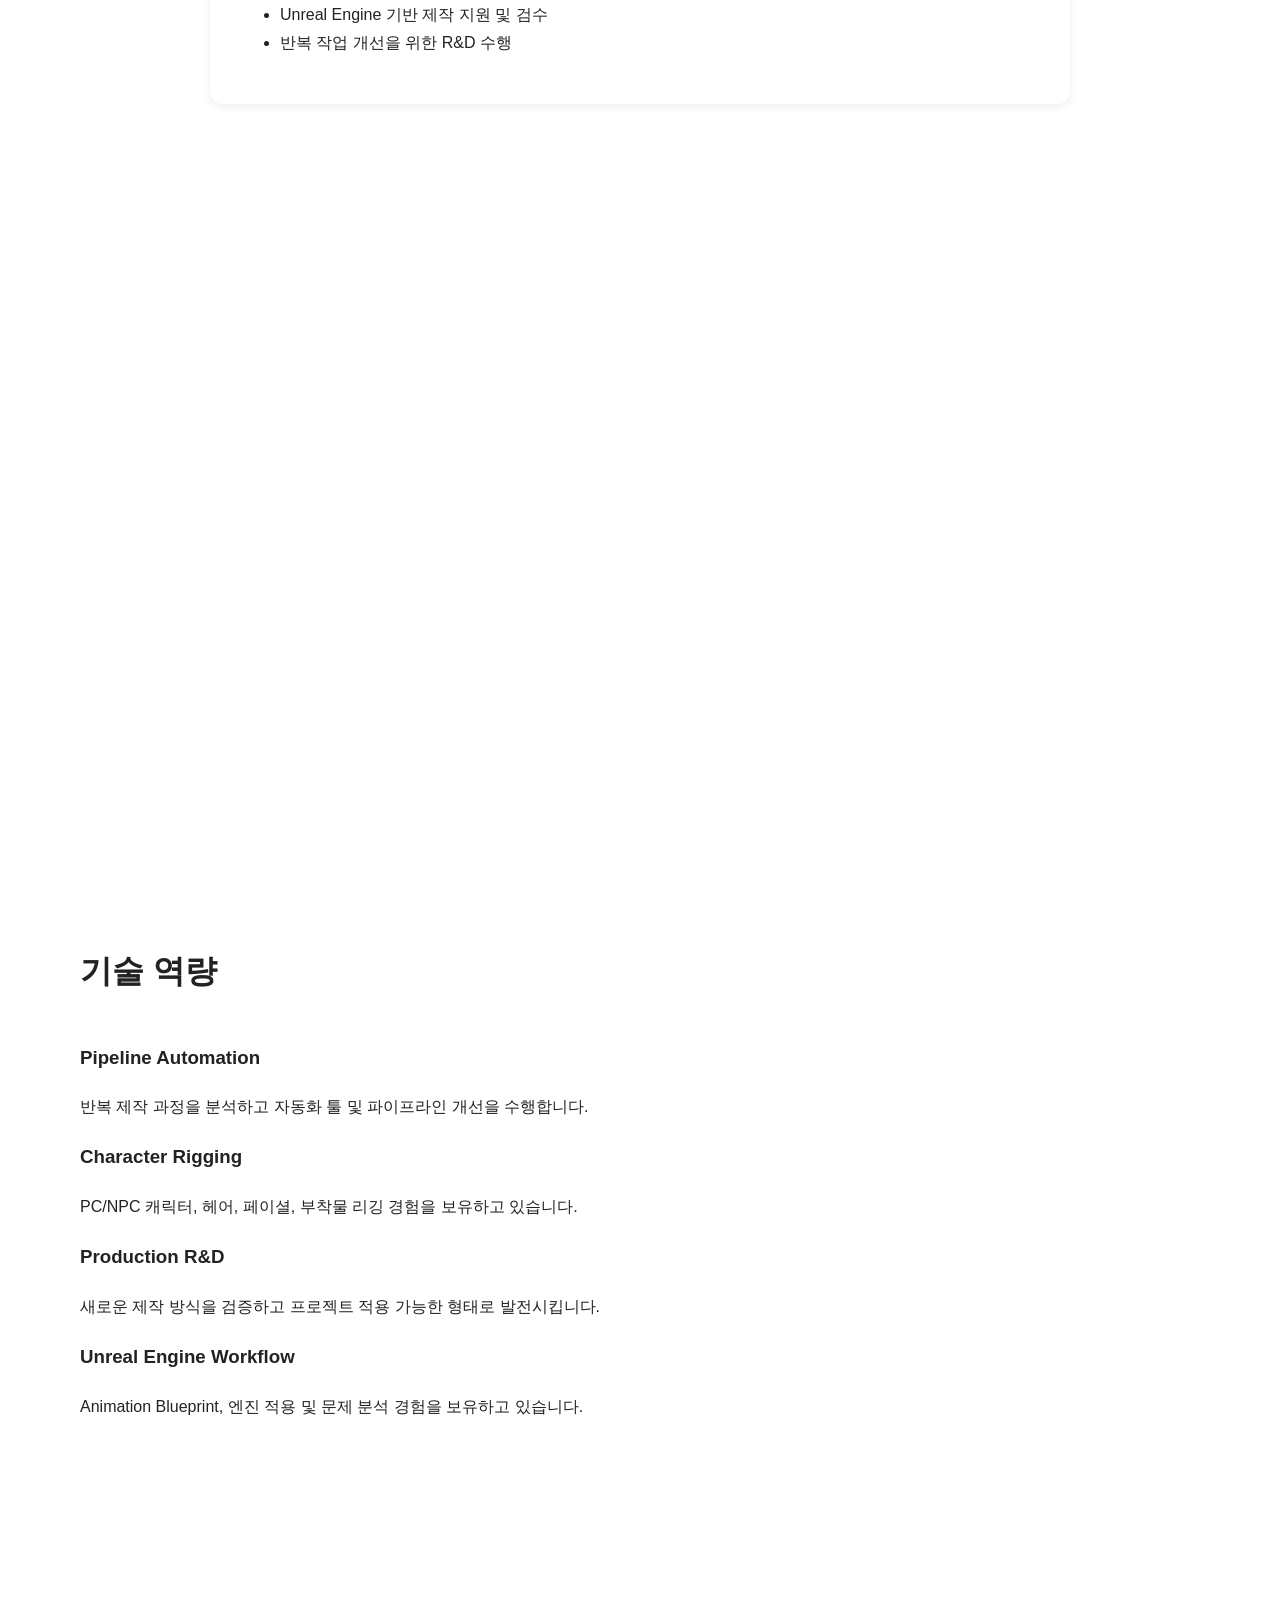
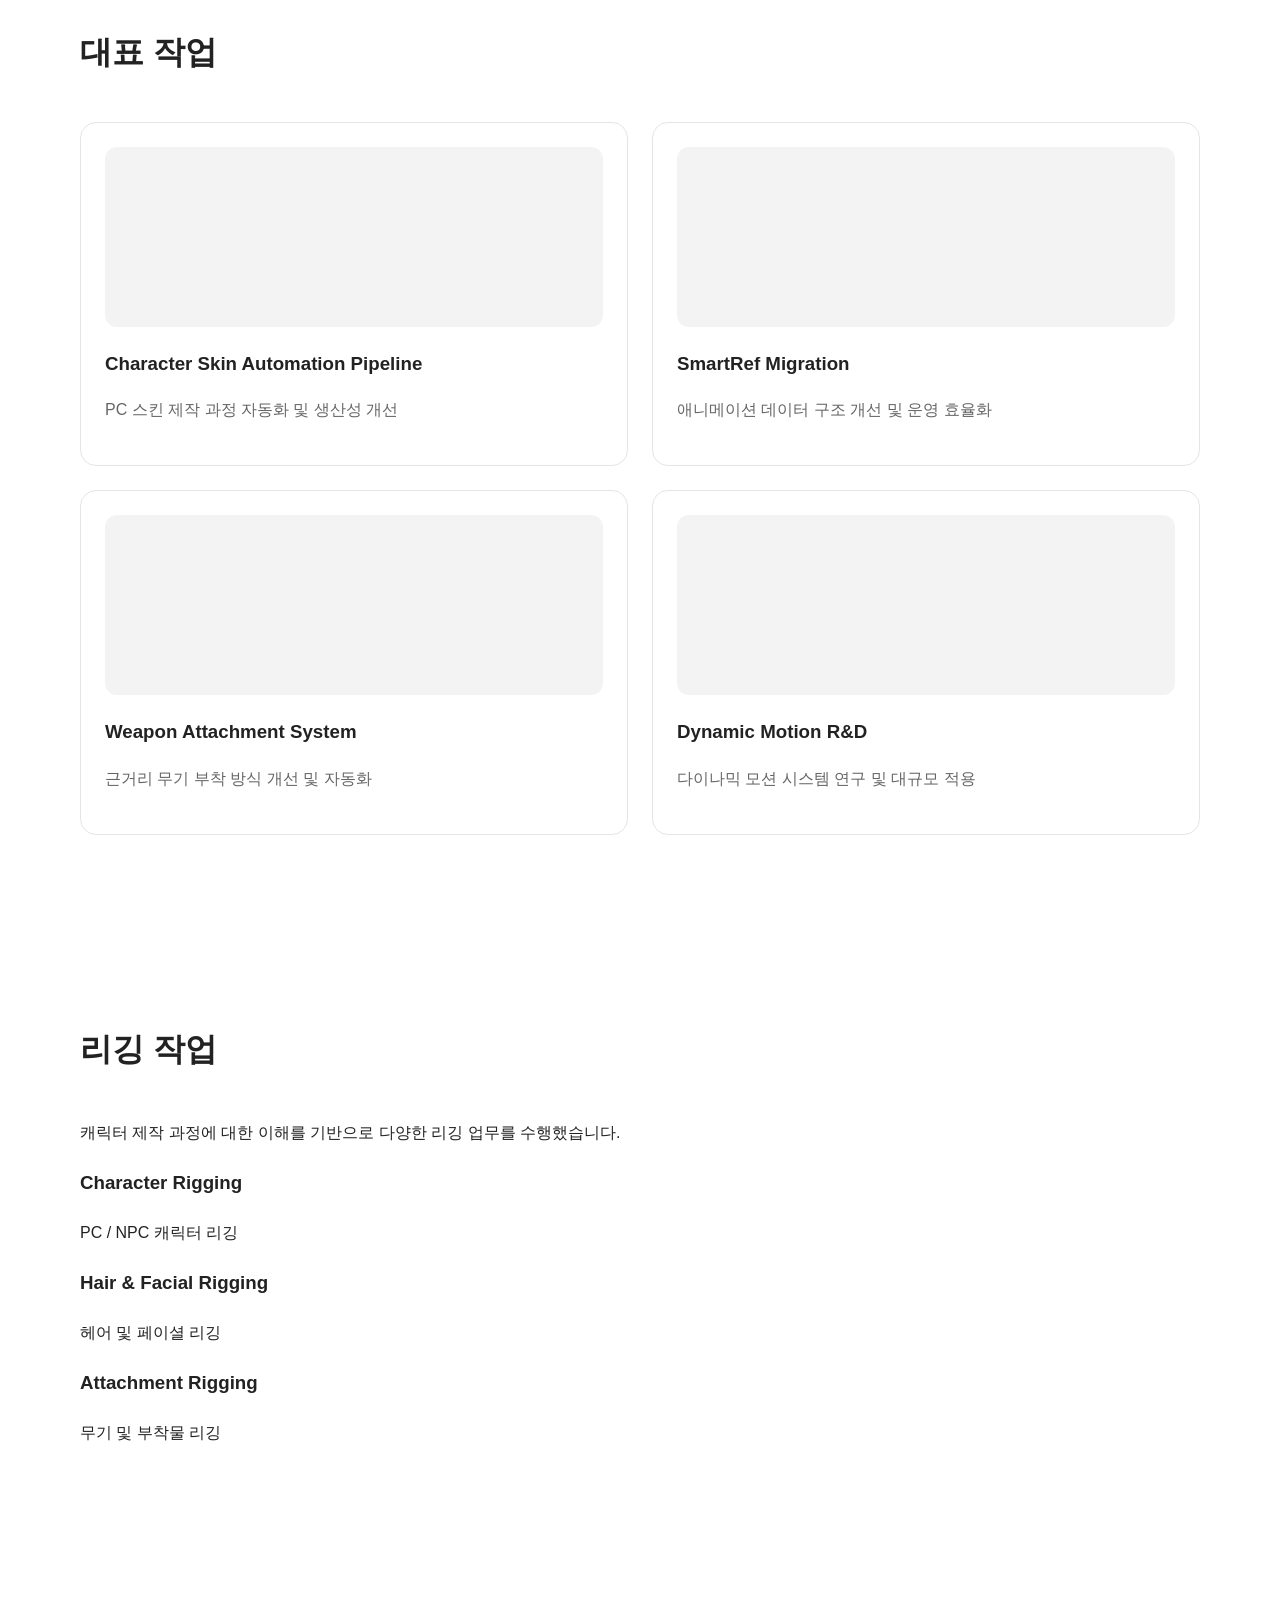
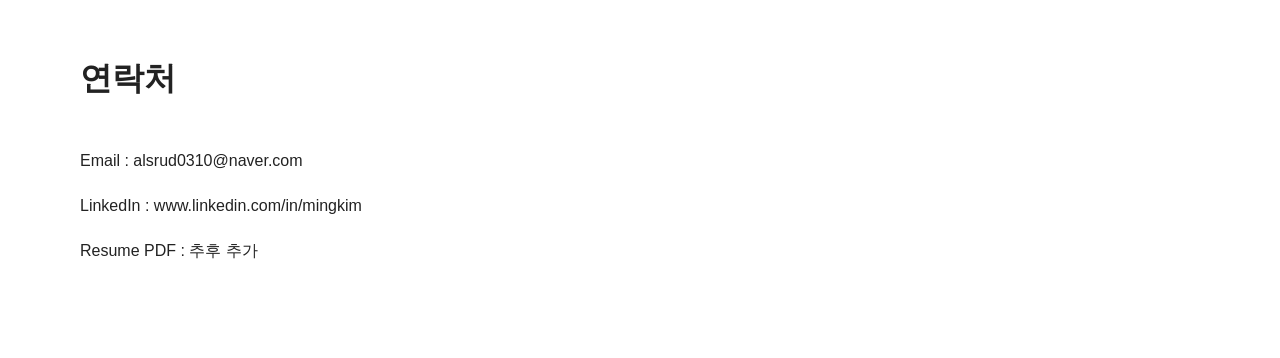
==== commit 924d9f04: "Update index.html" ====
--- a/index.html
+++ b/index.html
@@ -3,59 +3,81 @@
 <head>
     <meta charset="UTF-8">
     <meta name="viewport" content="width=device-width, initial-scale=1.0">
-    <title>김민경 | Technical Animator</title>
+    <title>김민경 | Technical Animator Portfolio</title>
     <link rel="stylesheet" href="css/style.css">
 </head>
+
 <body>
 
 <nav>
-    <div class="logo">김민경</div>
+
+    <div class="logo">
+        <a href="index.html">김민경</a>
+    </div>
 
     <div class="menu">
         <a href="#about">소개</a>
         <a href="#experience">경력</a>
-        <a href="#expertise">핵심 역량</a>
-        <a href="#projects">주요 프로젝트</a>
+        <a href="#skills">기술 역량</a>
+        <a href="#works">대표 작업</a>
+        <a href="#rigging">리깅 작업</a>
         <a href="#contact">연락처</a>
     </div>
+
 </nav>
 
+
+<!-- Hero -->
+
 <section class="hero">
 
     <h1>김민경</h1>
 
-    <h2>Technical Animator</h2>
-
-    <p>
-        Rigging · Pipeline · Automation
-    </p>
-
-</section>
+    <h2>
+        Technical Animator
+    </h2>
+
+    <p>
+        애니메이션과 리깅 경험을 기반으로<br>
+        캐릭터 제작 파이프라인과 자동화 환경을 개선합니다.
+    </p>
+
+</section>
+
+
+
+<!-- About -->
 
 <section id="about" class="section">
 
     <h2>소개</h2>
 
     <p>
-        캐릭터 리깅, 애니메이션 파이프라인 구축,
-        제작 자동화 툴 개발 및 Unreal Engine 기반 제작 지원 업무를 수행해왔습니다.
-    </p>
-
-    <p>
-        현업에서 발생하는 반복 작업과 비효율을 분석하고,
-        파이프라인 개선과 자동화를 통해 제작 효율과 품질 향상에 기여해왔습니다.
-    </p>
-
-    <p>
-        대규모 캐릭터 제작 환경에서 리깅, 제작 지원, 운영 자동화를 경험하며
-        기술과 제작 프로세스를 연결하는 역할을 수행하고 있습니다.
-    </p>
-
-</section>
+        게임 개발 과정에서 발생하는 반복 작업을 개선하고,
+        더 효율적인 제작 환경을 만드는 Technical Animator입니다.
+    </p>
+
+    <p>
+        캐릭터 리깅, 애니메이션 파이프라인,
+        자동화 툴 개발 및 Unreal Engine 기반 제작 지원 업무를 수행해왔습니다.
+    </p>
+
+    <p>
+        콘텐츠 제작 경험과 기술 개발 경험을 연결하여
+        아티스트가 제작에 집중할 수 있는 환경 구축을 목표로 하고 있습니다.
+    </p>
+
+</section>
+
+
+
+
+<!-- Experience -->
 
 <section id="experience" class="section">
 
     <h2>경력</h2>
+
 
     <div class="experience-card">
 
@@ -66,14 +88,36 @@
         </p>
 
         <p class="period">
-            2022년 9월 ~ 현재
+            2022년 9월 - 현재
         </p>
 
         <p>
-            The First Descendant 개발 및 라이브 서비스 운영 참여
+            The First Descendant 참여
         </p>
 
-    </div>
+
+        <ul>
+
+            <li>
+                Character Rigging 및 Skin 제작 지원
+            </li>
+
+            <li>
+                Animation Pipeline 개선 및 자동화 툴 개발
+            </li>
+
+            <li>
+                Unreal Engine 기반 제작 지원 및 검수
+            </li>
+
+            <li>
+                반복 작업 개선을 위한 R&D 수행
+            </li>
+
+        </ul>
+
+    </div>
+
 
     <div class="video-container">
 
@@ -86,179 +130,262 @@
 
     </div>
 
-</section>
-
-<section id="expertise" class="section">
-
-    <h2>핵심 역량</h2>
-
-    <div class="expertise-grid">
-
-        <div class="expertise-card">
-
-            <h3>Pipeline Development</h3>
-
-            <p>
-                제작 과정의 반복 업무를 분석하고
-                자동화 가능한 파이프라인으로 개선합니다.
-            </p>
-
-            <ul>
-                <li>PC 스킨 제작 자동화</li>
-                <li>SmartRef 전환 프로젝트</li>
-                <li>근거리 무기 부착 구조 개선</li>
-            </ul>
-
-        </div>
-
-        <div class="expertise-card">
-
-            <h3>Technical Rigging</h3>
-
-            <p>
-                캐릭터, 스킨, 헤어, 부착물 리깅을 수행하며
-                실제 게임 품질 기준에 맞춰 제작합니다.
-            </p>
-
-            <ul>
-                <li>캐릭터 및 스킨 리깅</li>
-                <li>헤어 및 부착물 셋업</li>
-                <li>다이나믹 모션 적용</li>
-            </ul>
-
-        </div>
-
-        <div class="expertise-card">
-
-            <h3>Workflow Automation</h3>
-
-            <p>
-                반복 작업을 줄이기 위한
-                MaxScript / Python 기반 툴을 개발합니다.
-            </p>
-
-            <ul>
-                <li>제작 시간 약 50% 단축</li>
-                <li>대량 변환 자동화</li>
-                <li>검수 프로세스 자동화</li>
-            </ul>
-
-        </div>
-
-        <div class="expertise-card">
-
-            <h3>Production Support</h3>
-
-            <p>
-                아트, 애니메이션, 엔진 파트와 협업하며
-                실제 운영 환경에서 문제를 해결합니다.
-            </p>
-
-            <ul>
-                <li>400+ 캐릭터 적용</li>
-                <li>6,000+ 파일 전환</li>
-                <li>라이브 서비스 운영 경험</li>
-            </ul>
-
-        </div>
-
-    </div>
-
-</section>
-
-<section id="projects" class="section">
-
-    <h2>주요 프로젝트</h2>
+
+</section>
+
+
+
+
+
+<!-- Skills -->
+
+<section id="skills" class="section">
+
+    <h2>기술 역량</h2>
+
+
+    <div class="skill-grid">
+
+
+        <div class="skill-card">
+
+            <h3>Pipeline Automation</h3>
+
+            <p>
+                반복 제작 과정을 분석하고
+                자동화 툴 및 파이프라인 개선을 수행합니다.
+            </p>
+
+        </div>
+
+
+
+        <div class="skill-card">
+
+            <h3>Character Rigging</h3>
+
+            <p>
+                PC/NPC 캐릭터, 헤어, 페이셜,
+                부착물 리깅 경험을 보유하고 있습니다.
+            </p>
+
+        </div>
+
+
+
+        <div class="skill-card">
+
+            <h3>Production R&D</h3>
+
+            <p>
+                새로운 제작 방식을 검증하고
+                프로젝트 적용 가능한 형태로 발전시킵니다.
+            </p>
+
+        </div>
+
+
+
+        <div class="skill-card">
+
+            <h3>Unreal Engine Workflow</h3>
+
+            <p>
+                Animation Blueprint,
+                엔진 적용 및 문제 분석 경험을 보유하고 있습니다.
+            </p>
+
+        </div>
+
+
+    </div>
+
+
+</section>
+
+
+
+
+
+<!-- Works -->
+
+<section id="works" class="section">
+
+    <h2>대표 작업</h2>
+
 
     <div class="project-grid">
 
+
         <a class="project-card" href="projects/skin-pipeline.html">
 
             <div class="project-thumbnail"></div>
 
-            <h3>PC 스킨 제작 자동화 파이프라인</h3>
-
-            <p>
-                제작 시간 약 50% 단축
+            <h3>
+                Character Skin Automation Pipeline
+            </h3>
+
+            <p>
+                PC 스킨 제작 과정 자동화 및 생산성 개선
             </p>
 
         </a>
 
+
+
+        <a class="project-card" href="projects/smartref.html">
+
+            <div class="project-thumbnail"></div>
+
+            <h3>
+                SmartRef Migration
+            </h3>
+
+            <p>
+                애니메이션 데이터 구조 개선 및 운영 효율화
+            </p>
+
+        </a>
+
+
+
+        <a class="project-card" href="projects/weapon-attachment.html">
+
+            <div class="project-thumbnail"></div>
+
+            <h3>
+                Weapon Attachment System
+            </h3>
+
+            <p>
+                근거리 무기 부착 방식 개선 및 자동화
+            </p>
+
+        </a>
+
+
+
         <a class="project-card" href="projects/dynamic-motion.html">
 
             <div class="project-thumbnail"></div>
 
-            <h3>여성 하체 다이나믹 모션 R&D</h3>
-
-            <p>
-                약 400개 캐릭터 적용
+            <h3>
+                Dynamic Motion R&D
+            </h3>
+
+            <p>
+                다이나믹 모션 시스템 연구 및 대규모 적용
             </p>
 
         </a>
 
-        <a class="project-card" href="projects/smartref.html">
-
-            <div class="project-thumbnail"></div>
-
-            <h3>SmartRef 전환 및 데이터 최적화</h3>
-
-            <p>
-                6,000개 파일 전환 / 30GB 절감
-            </p>
-
-        </a>
-
-        <a class="project-card" href="projects/weapon-attachment.html">
-
-            <div class="project-thumbnail"></div>
-
-            <h3>근거리 무기 부착 시스템 개선</h3>
-
-            <p>
-                운영 표준화 및 자동화
-            </p>
-
-        </a>
-
-        <a class="project-card" href="projects/character-rigging.html">
-
-            <div class="project-thumbnail"></div>
-
-            <h3>Character Rigging & Production</h3>
-
-            <p>
-                캐릭터 · 스킨 · 헤어 · 부착물 제작
-            </p>
-
-        </a>
-
-    </div>
-
-</section>
+
+    </div>
+
+
+</section>
+
+
+
+
+
+<!-- Rigging -->
+
+<section id="rigging" class="section">
+
+
+    <h2>리깅 작업</h2>
+
+
+    <p>
+        캐릭터 제작 과정에 대한 이해를 기반으로
+        다양한 리깅 업무를 수행했습니다.
+    </p>
+
+
+
+    <div class="rigging-grid">
+
+
+        <div class="rigging-card">
+
+            <h3>
+                Character Rigging
+            </h3>
+
+            <p>
+                PC / NPC 캐릭터 리깅
+            </p>
+
+        </div>
+
+
+
+        <div class="rigging-card">
+
+            <h3>
+                Hair & Facial Rigging
+            </h3>
+
+            <p>
+                헤어 및 페이셜 리깅
+            </p>
+
+        </div>
+
+
+
+        <div class="rigging-card">
+
+            <h3>
+                Attachment Rigging
+            </h3>
+
+            <p>
+                무기 및 부착물 리깅
+            </p>
+
+        </div>
+
+
+    </div>
+
+
+    <!-- 추후 이미지 / 영상 추가 -->
+
+
+</section>
+
+
+
+
+
+
+<!-- Contact -->
 
 <section id="contact" class="section">
 
     <h2>연락처</h2>
 
-    <p>Email : alsrud0310@naver.com</p>
-
-    <p>
-        LinkedIn :
-        <a href="https://www.linkedin.com/in/mingkim" target="_blank">
-            linkedin.com/in/mingkim
-        </a>
-    </p>
-
-    <p>
-        GitHub :
-        <a href="https://ming-kim.github.io" target="_blank">
-            ming-kim.github.io
-        </a>
-    </p>
-
-    <p>Resume PDF : 준비 중</p>
-
-</section>
+
+    <p>
+        Email : alsrud0310@naver.com
+    </p>
+
+
+    <p>
+        LinkedIn : www.linkedin.com/in/mingkim
+    </p>
+
+
+    <p>
+        Resume PDF : 추후 추가
+    </p>
+
+
+</section>
+
+
 
 </body>
 </html>
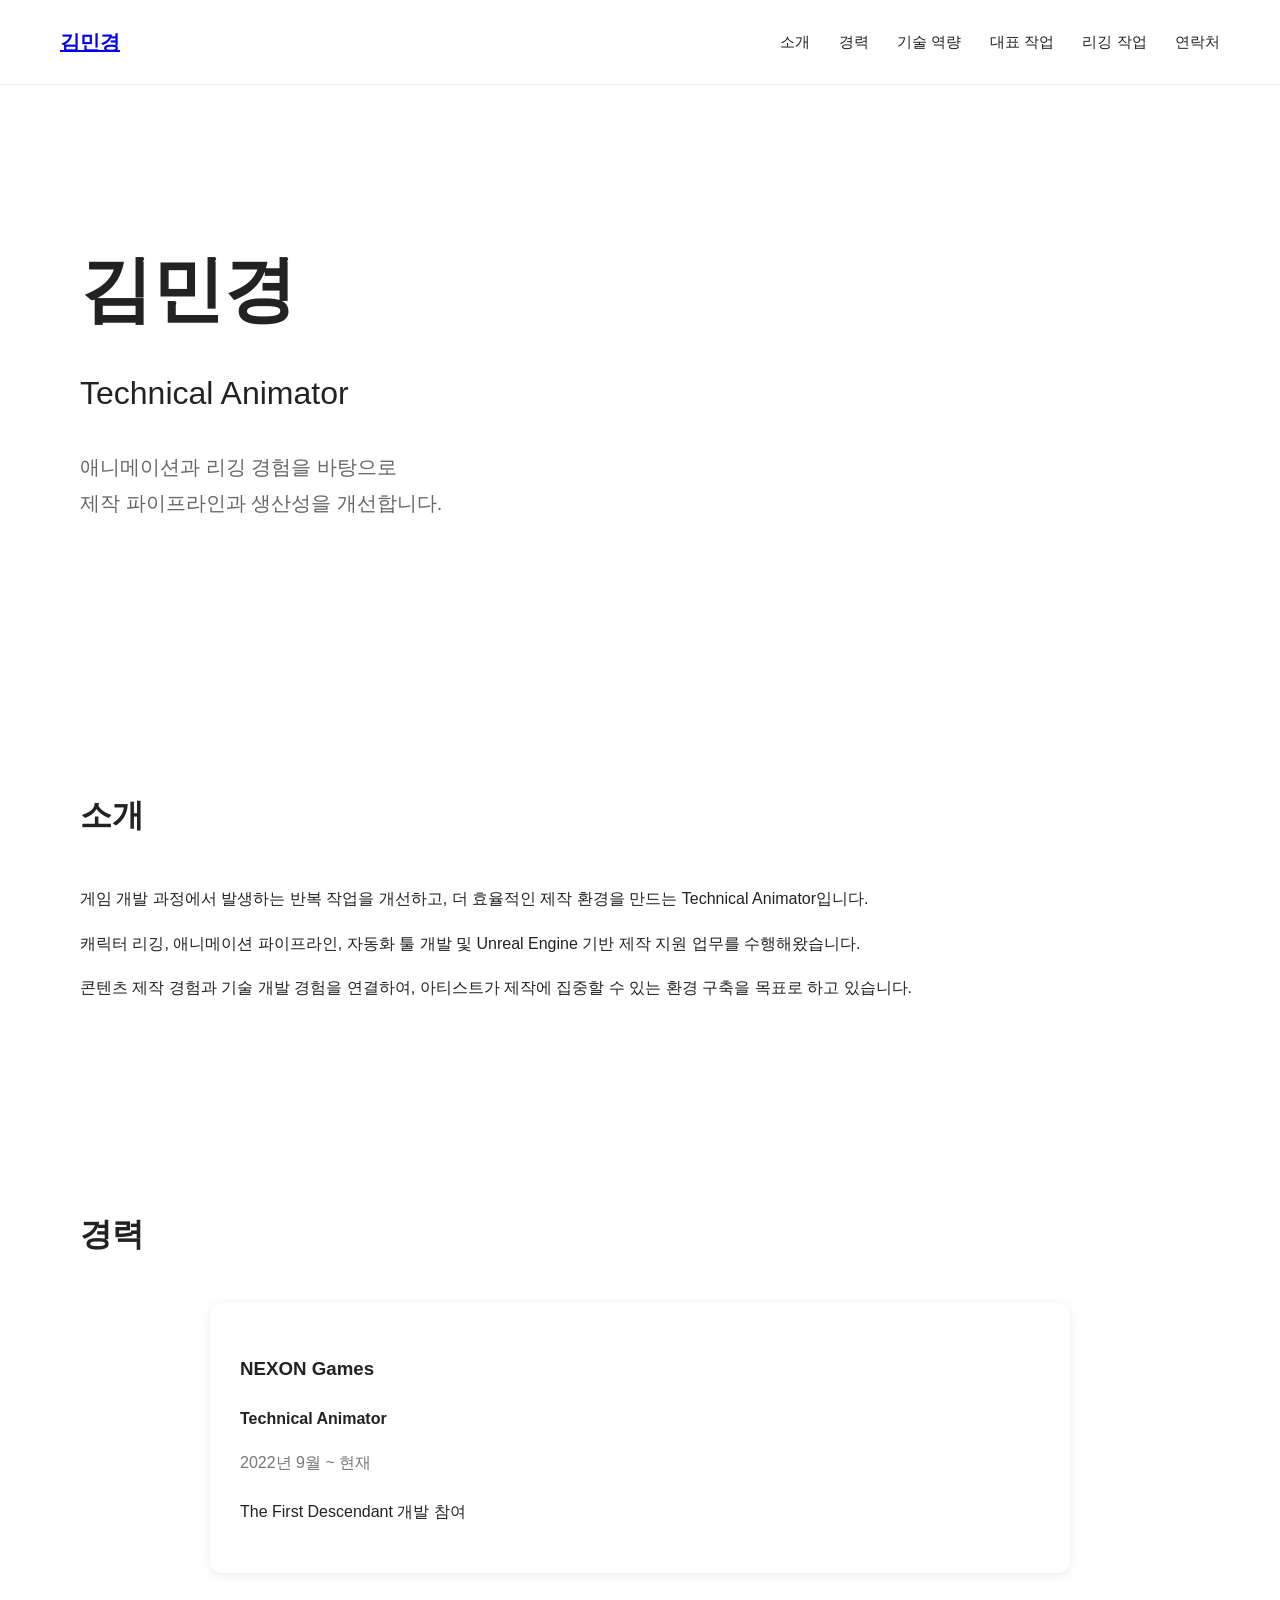
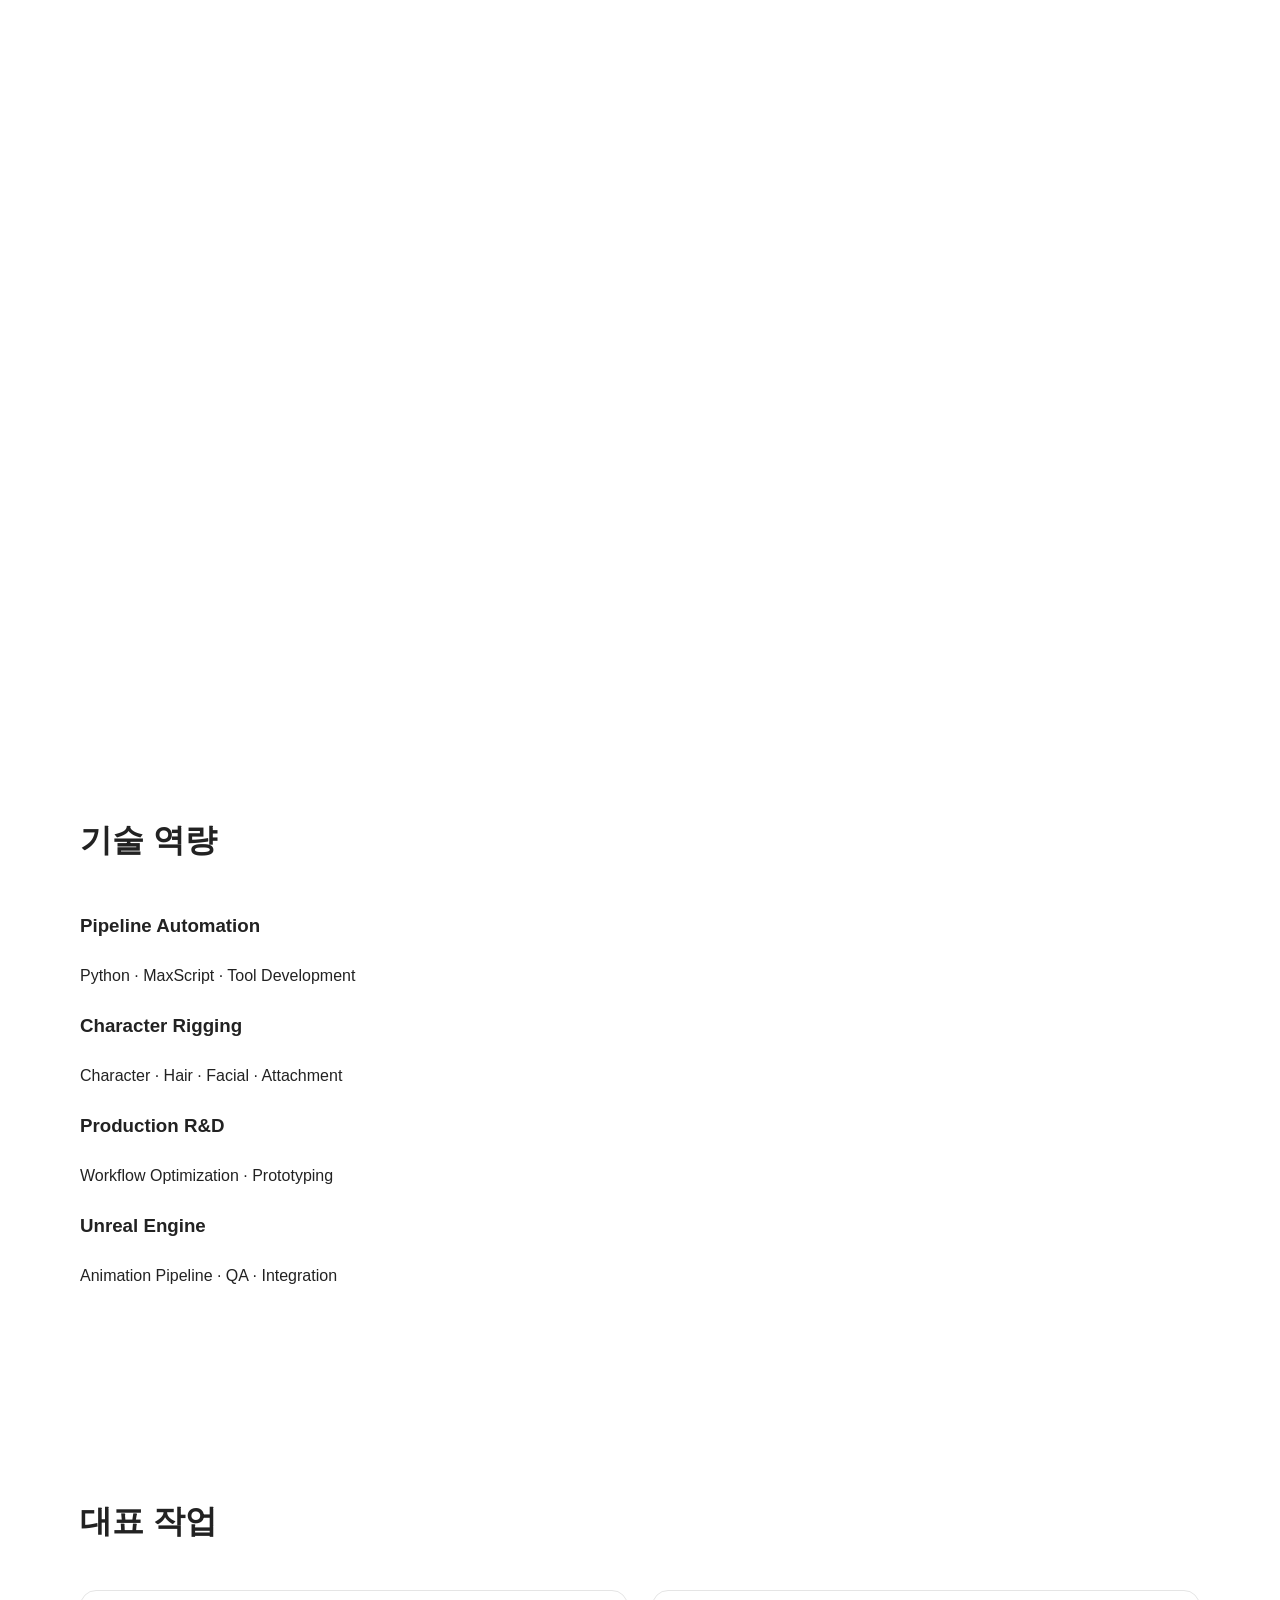
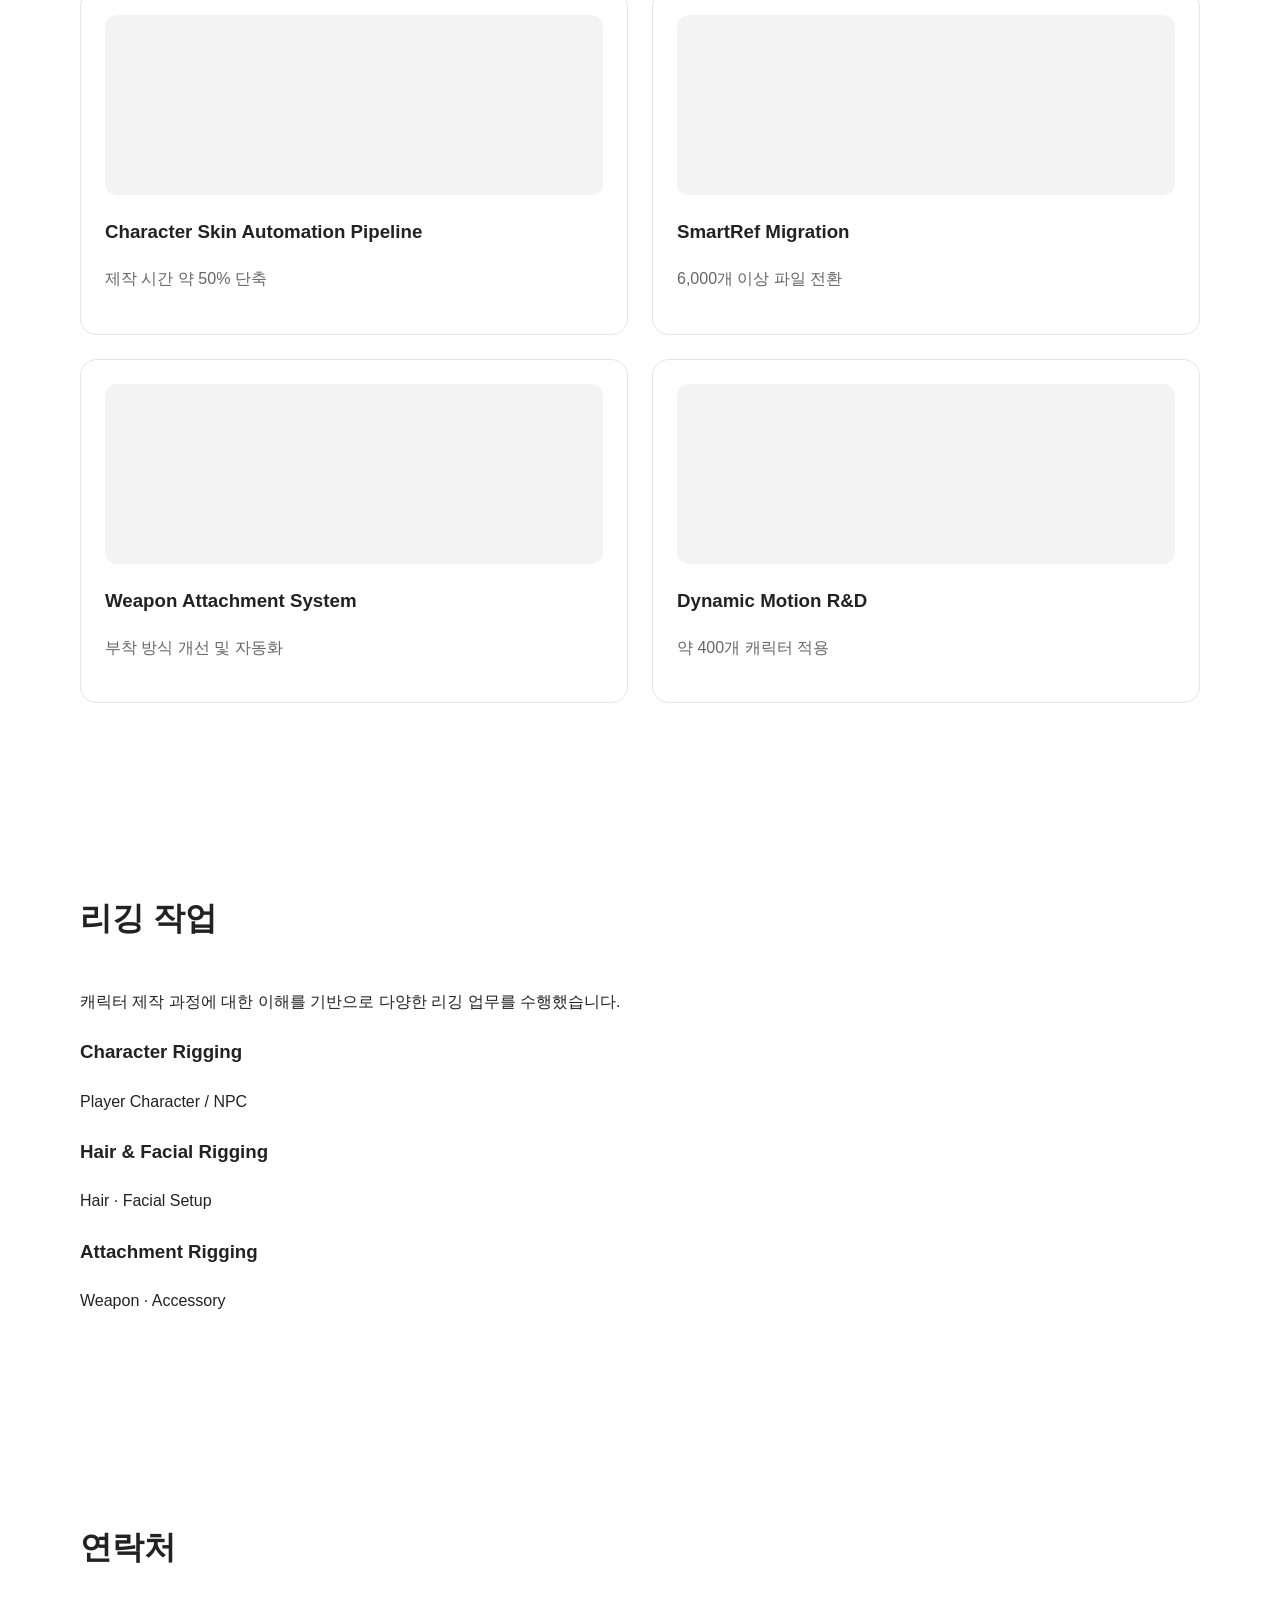
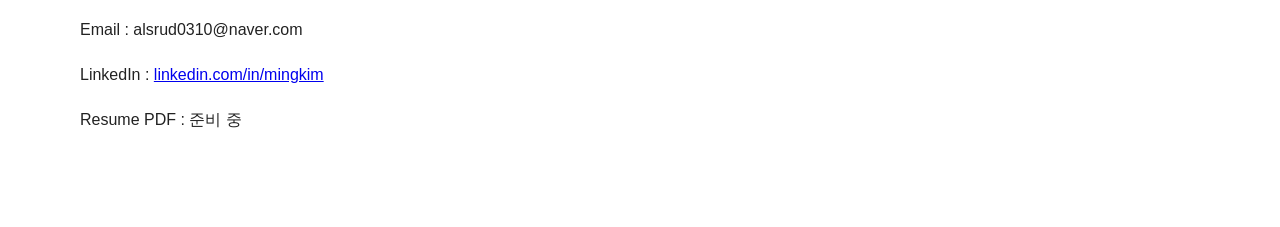
==== commit adf4e94c: "Update index.html" ====
--- a/index.html
+++ b/index.html
@@ -33,13 +33,11 @@
 
     <h1>김민경</h1>
 
-    <h2>
-        Technical Animator
-    </h2>
-
-    <p>
-        애니메이션과 리깅 경험을 기반으로<br>
-        캐릭터 제작 파이프라인과 자동화 환경을 개선합니다.
+    <h2>Technical Animator</h2>
+
+    <p>
+        애니메이션과 리깅 경험을 바탕으로<br>
+        제작 파이프라인과 생산성을 개선합니다.
     </p>
 
 </section>
@@ -63,7 +61,7 @@
     </p>
 
     <p>
-        콘텐츠 제작 경험과 기술 개발 경험을 연결하여
+        콘텐츠 제작 경험과 기술 개발 경험을 연결하여,
         아티스트가 제작에 집중할 수 있는 환경 구축을 목표로 하고 있습니다.
     </p>
 
@@ -77,7 +75,6 @@
 <section id="experience" class="section">
 
     <h2>경력</h2>
-
 
     <div class="experience-card">
 
@@ -88,33 +85,12 @@
         </p>
 
         <p class="period">
-            2022년 9월 - 현재
+            2022년 9월 ~ 현재
         </p>
 
         <p>
-            The First Descendant 참여
+            The First Descendant 개발 참여
         </p>
-
-
-        <ul>
-
-            <li>
-                Character Rigging 및 Skin 제작 지원
-            </li>
-
-            <li>
-                Animation Pipeline 개선 및 자동화 툴 개발
-            </li>
-
-            <li>
-                Unreal Engine 기반 제작 지원 및 검수
-            </li>
-
-            <li>
-                반복 작업 개선을 위한 R&D 수행
-            </li>
-
-        </ul>
 
     </div>
 
@@ -130,9 +106,7 @@
 
     </div>
 
-
-</section>
-
+</section>
 
 
 
@@ -143,21 +117,17 @@
 
     <h2>기술 역량</h2>
 
-
     <div class="skill-grid">
 
-
         <div class="skill-card">
 
             <h3>Pipeline Automation</h3>
 
             <p>
-                반복 제작 과정을 분석하고
-                자동화 툴 및 파이프라인 개선을 수행합니다.
-            </p>
-
-        </div>
-
+                Python · MaxScript · Tool Development
+            </p>
+
+        </div>
 
 
         <div class="skill-card">
@@ -165,12 +135,10 @@
             <h3>Character Rigging</h3>
 
             <p>
-                PC/NPC 캐릭터, 헤어, 페이셜,
-                부착물 리깅 경험을 보유하고 있습니다.
-            </p>
-
-        </div>
-
+                Character · Hair · Facial · Attachment
+            </p>
+
+        </div>
 
 
         <div class="skill-card">
@@ -178,31 +146,25 @@
             <h3>Production R&D</h3>
 
             <p>
-                새로운 제작 방식을 검증하고
-                프로젝트 적용 가능한 형태로 발전시킵니다.
-            </p>
-
-        </div>
-
+                Workflow Optimization · Prototyping
+            </p>
+
+        </div>
 
 
         <div class="skill-card">
 
-            <h3>Unreal Engine Workflow</h3>
-
-            <p>
-                Animation Blueprint,
-                엔진 적용 및 문제 분석 경험을 보유하고 있습니다.
-            </p>
-
-        </div>
-
-
-    </div>
-
-
-</section>
-
+            <h3>Unreal Engine</h3>
+
+            <p>
+                Animation Pipeline · QA · Integration
+            </p>
+
+        </div>
+
+    </div>
+
+</section>
 
 
 
@@ -212,7 +174,6 @@
 <section id="works" class="section">
 
     <h2>대표 작업</h2>
-
 
     <div class="project-grid">
 
@@ -226,7 +187,7 @@
             </h3>
 
             <p>
-                PC 스킨 제작 과정 자동화 및 생산성 개선
+                제작 시간 약 50% 단축
             </p>
 
         </a>
@@ -242,7 +203,7 @@
             </h3>
 
             <p>
-                애니메이션 데이터 구조 개선 및 운영 효율화
+                6,000개 이상 파일 전환
             </p>
 
         </a>
@@ -258,7 +219,7 @@
             </h3>
 
             <p>
-                근거리 무기 부착 방식 개선 및 자동화
+                부착 방식 개선 및 자동화
             </p>
 
         </a>
@@ -274,17 +235,14 @@
             </h3>
 
             <p>
-                다이나믹 모션 시스템 연구 및 대규모 적용
-            </p>
-
-        </a>
-
-
-    </div>
-
-
-</section>
-
+                약 400개 캐릭터 적용
+            </p>
+
+        </a>
+
+    </div>
+
+</section>
 
 
 
@@ -293,70 +251,52 @@
 
 <section id="rigging" class="section">
 
-
     <h2>리깅 작업</h2>
-
 
     <p>
         캐릭터 제작 과정에 대한 이해를 기반으로
         다양한 리깅 업무를 수행했습니다.
     </p>
 
-
-
     <div class="rigging-grid">
 
-
         <div class="rigging-card">
 
-            <h3>
-                Character Rigging
-            </h3>
-
-            <p>
-                PC / NPC 캐릭터 리깅
-            </p>
-
-        </div>
-
+            <h3>Character Rigging</h3>
+
+            <p>
+                Player Character / NPC
+            </p>
+
+        </div>
 
 
         <div class="rigging-card">
 
-            <h3>
-                Hair & Facial Rigging
-            </h3>
-
-            <p>
-                헤어 및 페이셜 리깅
-            </p>
-
-        </div>
-
+            <h3>Hair & Facial Rigging</h3>
+
+            <p>
+                Hair · Facial Setup
+            </p>
+
+        </div>
 
 
         <div class="rigging-card">
 
-            <h3>
-                Attachment Rigging
-            </h3>
-
-            <p>
-                무기 및 부착물 리깅
-            </p>
-
-        </div>
-
-
-    </div>
-
-
-    <!-- 추후 이미지 / 영상 추가 -->
-
-
-</section>
-
-
+            <h3>Attachment Rigging</h3>
+
+            <p>
+                Weapon · Accessory
+            </p>
+
+        </div>
+
+    </div>
+
+    <!-- 추후 스크린샷 및 영상 추가 -->
+
+</section>
 
 
 
@@ -367,24 +307,22 @@
 
     <h2>연락처</h2>
 
-
     <p>
         Email : alsrud0310@naver.com
     </p>
 
-
-    <p>
-        LinkedIn : www.linkedin.com/in/mingkim
-    </p>
-
-
-    <p>
-        Resume PDF : 추후 추가
-    </p>
-
-
-</section>
-
+    <p>
+        LinkedIn :
+        <a href="https://www.linkedin.com/in/mingkim" target="_blank">
+            linkedin.com/in/mingkim
+        </a>
+    </p>
+
+    <p>
+        Resume PDF : 준비 중
+    </p>
+
+</section>
 
 
 </body>
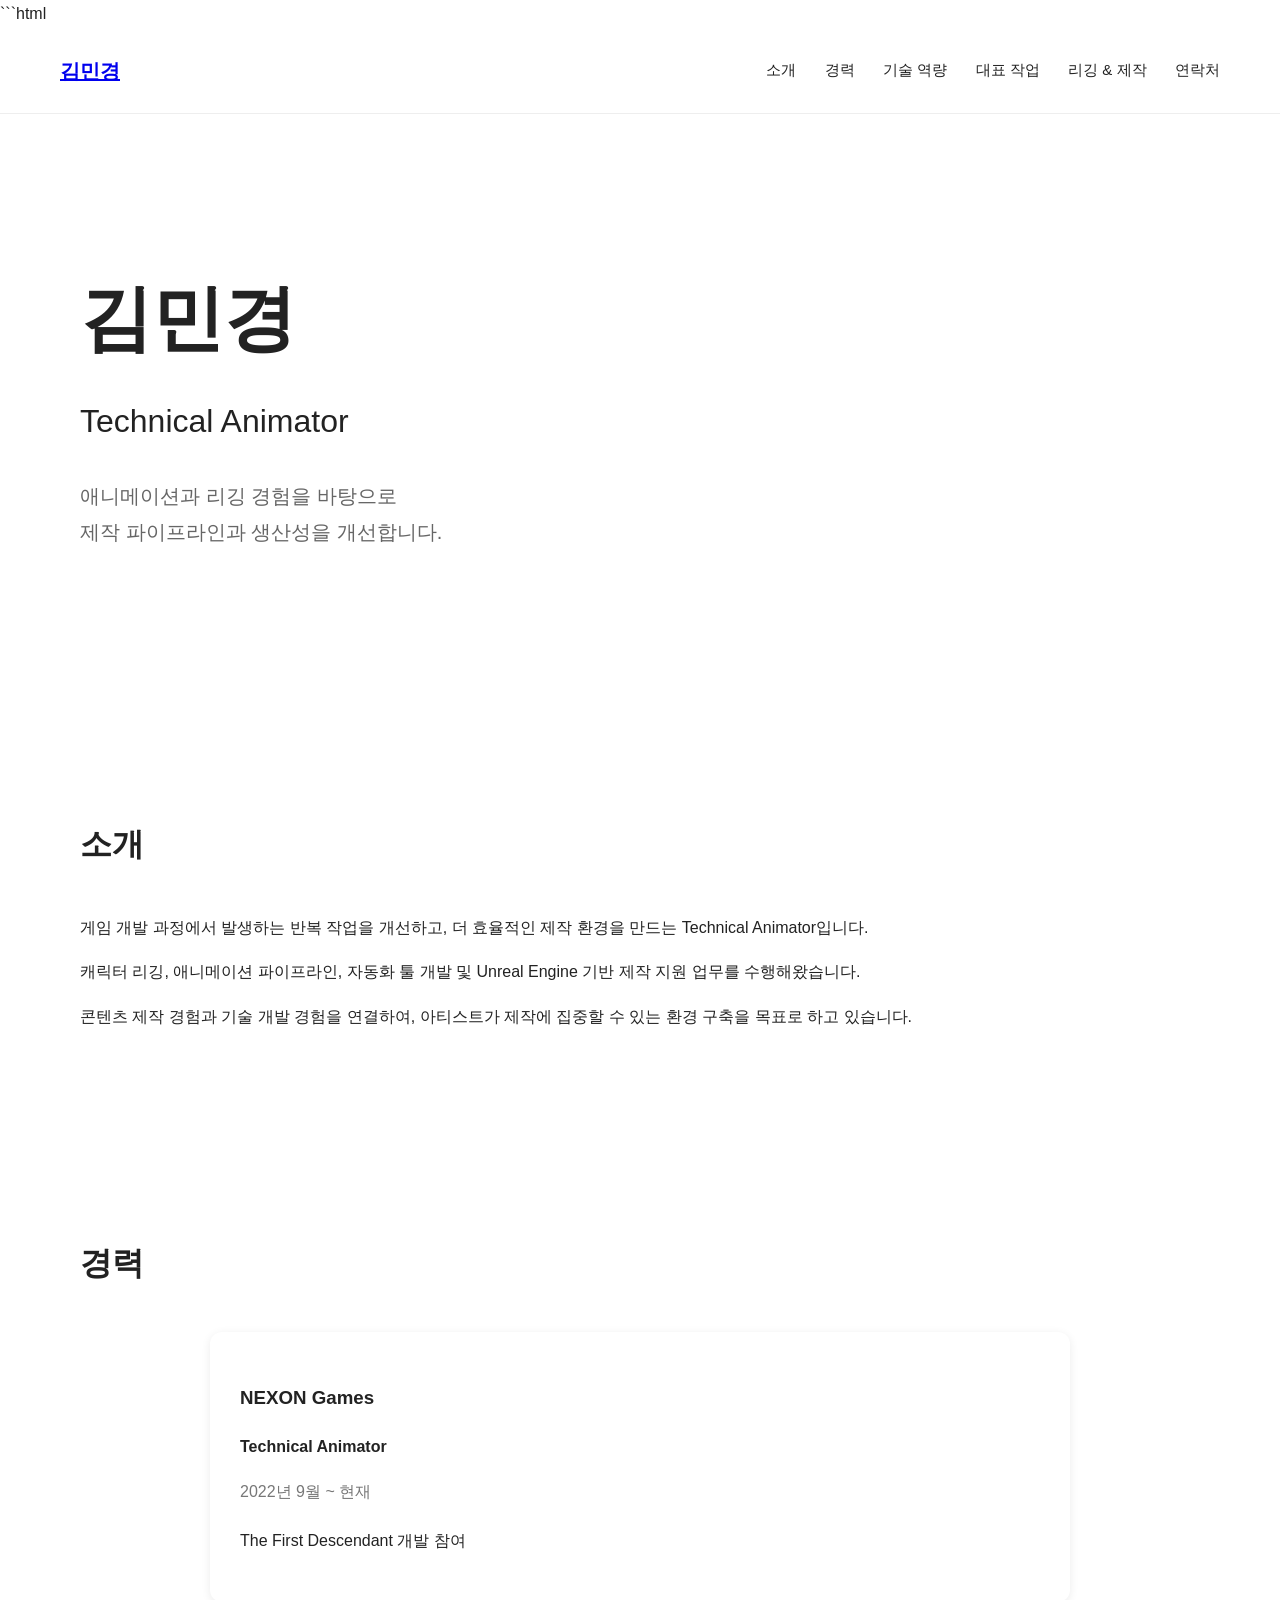
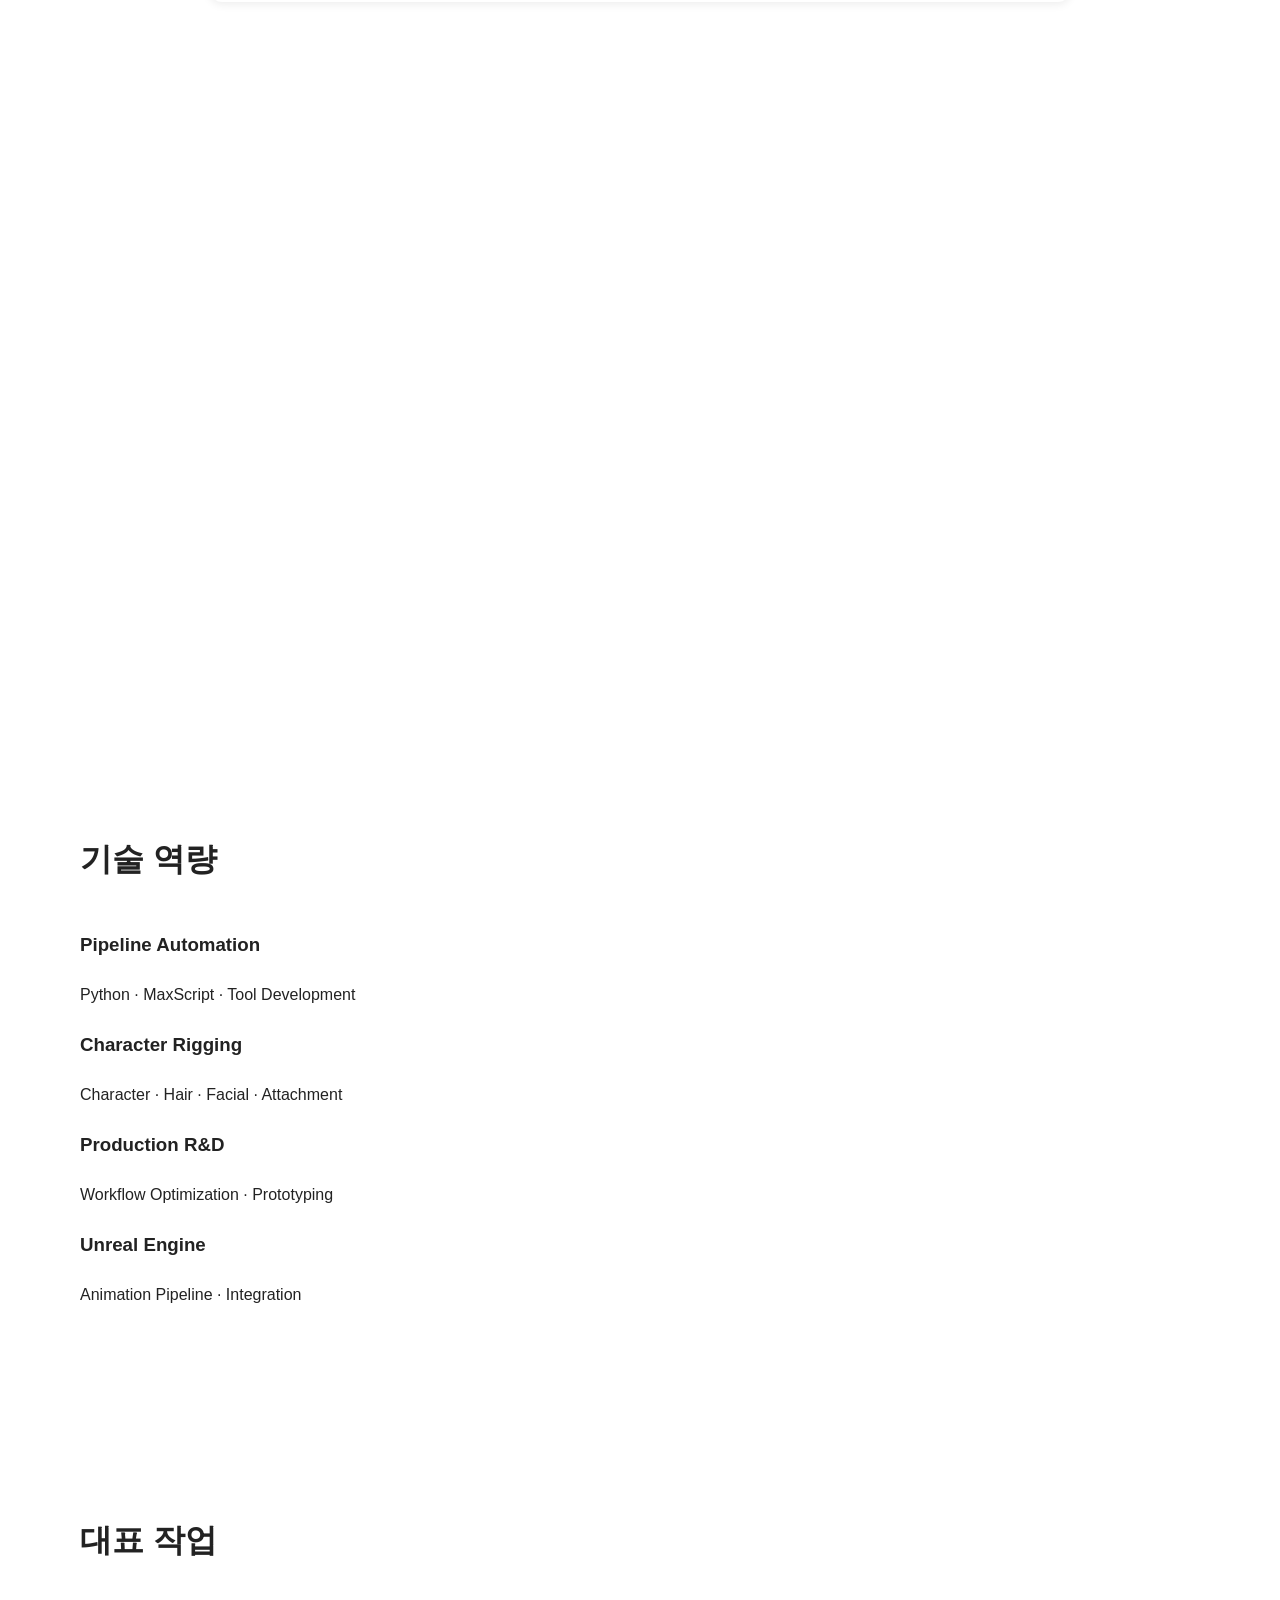
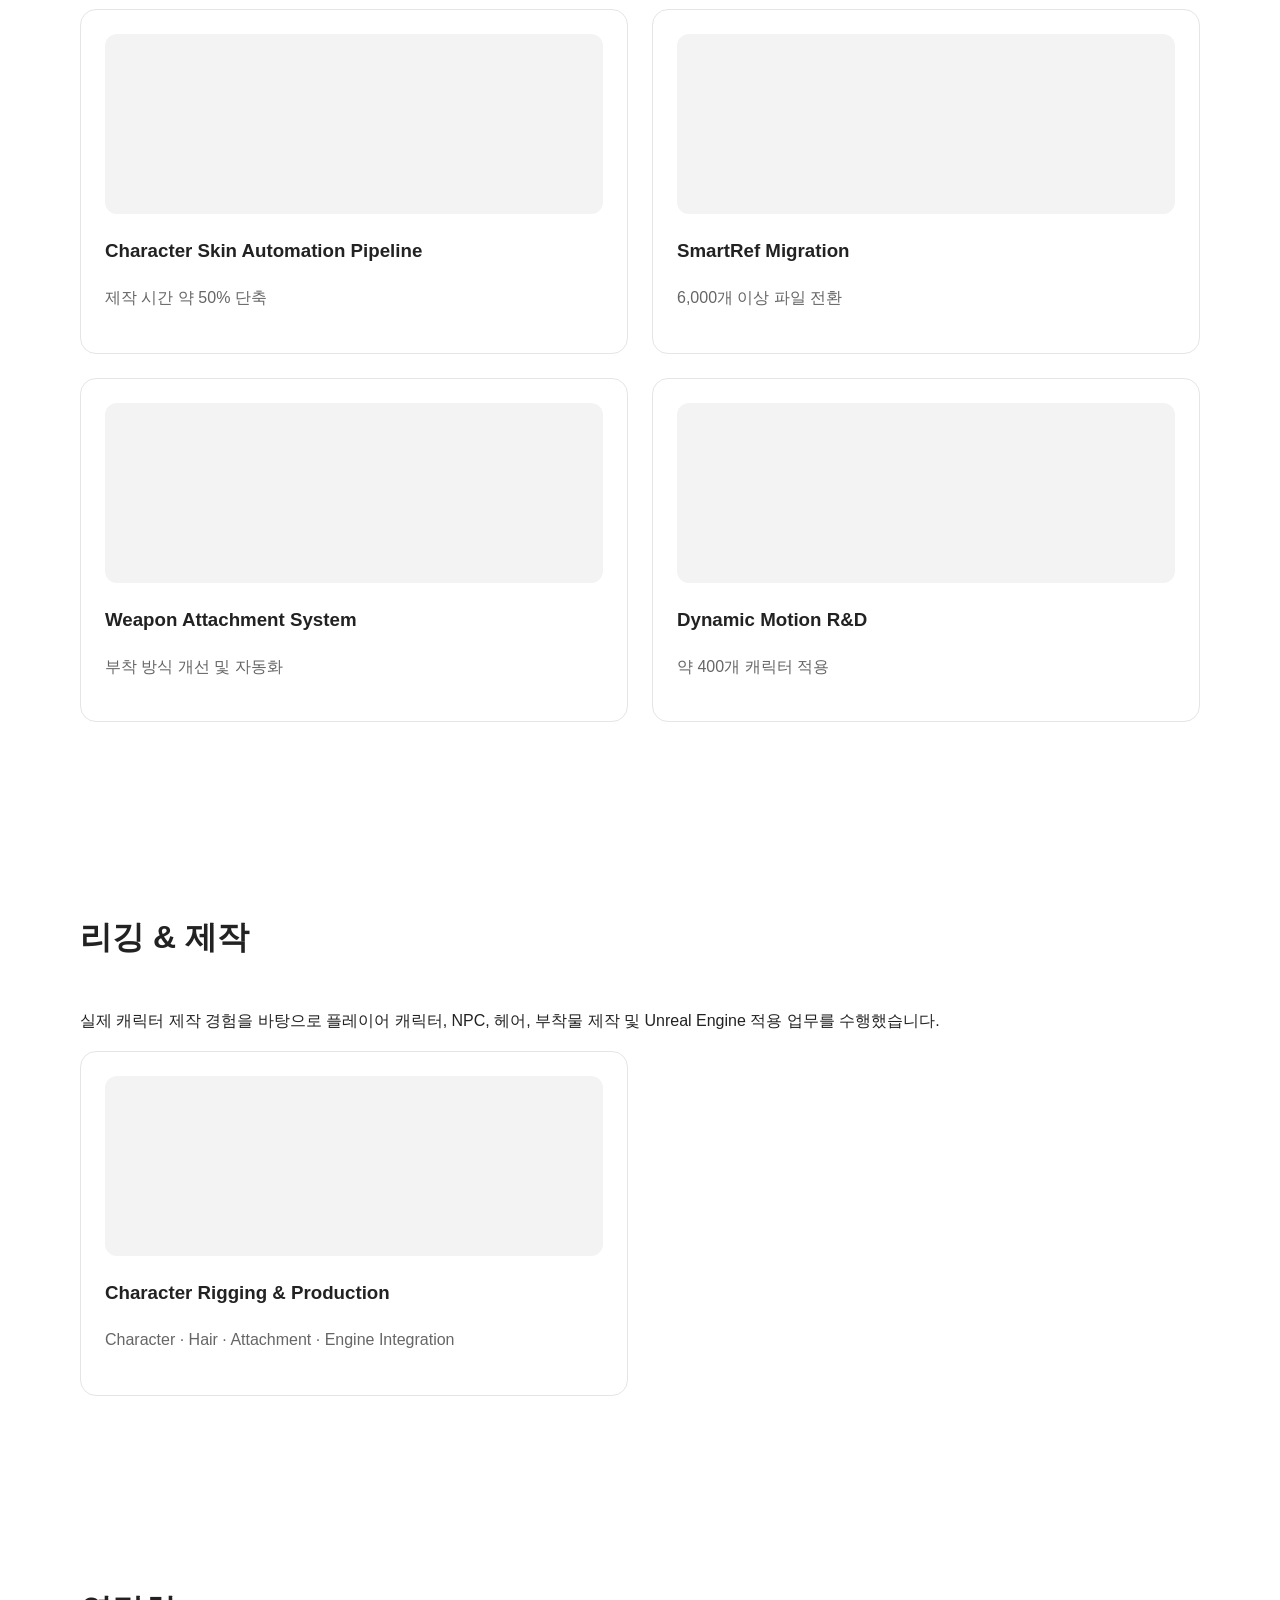
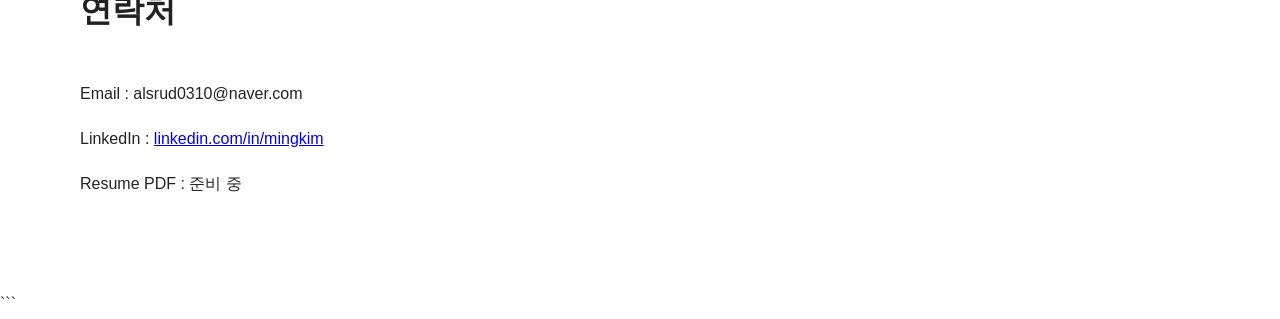
==== commit 2ca5d66b: "Update index.html" ====
--- a/index.html
+++ b/index.html
@@ -1,3 +1,4 @@
+```html
 <!DOCTYPE html>
 <html lang="ko">
 <head>
@@ -20,7 +21,7 @@
         <a href="#experience">경력</a>
         <a href="#skills">기술 역량</a>
         <a href="#works">대표 작업</a>
-        <a href="#rigging">리깅 작업</a>
+        <a href="#rigging">리깅 & 제작</a>
         <a href="#contact">연락처</a>
     </div>
 
@@ -93,7 +94,6 @@
         </p>
 
     </div>
-
 
     <div class="video-container">
 
@@ -129,7 +129,6 @@
 
         </div>
 
-
         <div class="skill-card">
 
             <h3>Character Rigging</h3>
@@ -140,7 +139,6 @@
 
         </div>
 
-
         <div class="skill-card">
 
             <h3>Production R&D</h3>
@@ -151,13 +149,12 @@
 
         </div>
 
-
         <div class="skill-card">
 
             <h3>Unreal Engine</h3>
 
             <p>
-                Animation Pipeline · QA · Integration
+                Animation Pipeline · Integration
             </p>
 
         </div>
@@ -177,7 +174,6 @@
 
     <div class="project-grid">
 
-
         <a class="project-card" href="projects/skin-pipeline.html">
 
             <div class="project-thumbnail"></div>
@@ -193,7 +189,6 @@
         </a>
 
 
-
         <a class="project-card" href="projects/smartref.html">
 
             <div class="project-thumbnail"></div>
@@ -209,7 +204,6 @@
         </a>
 
 
-
         <a class="project-card" href="projects/weapon-attachment.html">
 
             <div class="project-thumbnail"></div>
@@ -225,7 +219,6 @@
         </a>
 
 
-
         <a class="project-card" href="projects/dynamic-motion.html">
 
             <div class="project-thumbnail"></div>
@@ -247,54 +240,36 @@
 
 
 
-<!-- Rigging -->
+<!-- Rigging & Production -->
 
 <section id="rigging" class="section">
 
-    <h2>리깅 작업</h2>
-
-    <p>
-        캐릭터 제작 과정에 대한 이해를 기반으로
-        다양한 리깅 업무를 수행했습니다.
-    </p>
-
-    <div class="rigging-grid">
-
-        <div class="rigging-card">
-
-            <h3>Character Rigging</h3>
-
-            <p>
-                Player Character / NPC
-            </p>
-
-        </div>
-
-
-        <div class="rigging-card">
-
-            <h3>Hair & Facial Rigging</h3>
-
-            <p>
-                Hair · Facial Setup
-            </p>
-
-        </div>
-
-
-        <div class="rigging-card">
-
-            <h3>Attachment Rigging</h3>
-
-            <p>
-                Weapon · Accessory
-            </p>
-
-        </div>
-
-    </div>
-
-    <!-- 추후 스크린샷 및 영상 추가 -->
+    <h2>리깅 & 제작</h2>
+
+    <p>
+        실제 캐릭터 제작 경험을 바탕으로
+        플레이어 캐릭터, NPC, 헤어, 부착물 제작 및
+        Unreal Engine 적용 업무를 수행했습니다.
+    </p>
+
+    <div class="project-grid">
+
+        <a class="project-card"
+           href="projects/rigging-production.html">
+
+            <div class="project-thumbnail"></div>
+
+            <h3>
+                Character Rigging & Production
+            </h3>
+
+            <p>
+                Character · Hair · Attachment · Engine Integration
+            </p>
+
+        </a>
+
+    </div>
 
 </section>
 
@@ -324,6 +299,6 @@
 
 </section>
 
-
 </body>
 </html>
+```
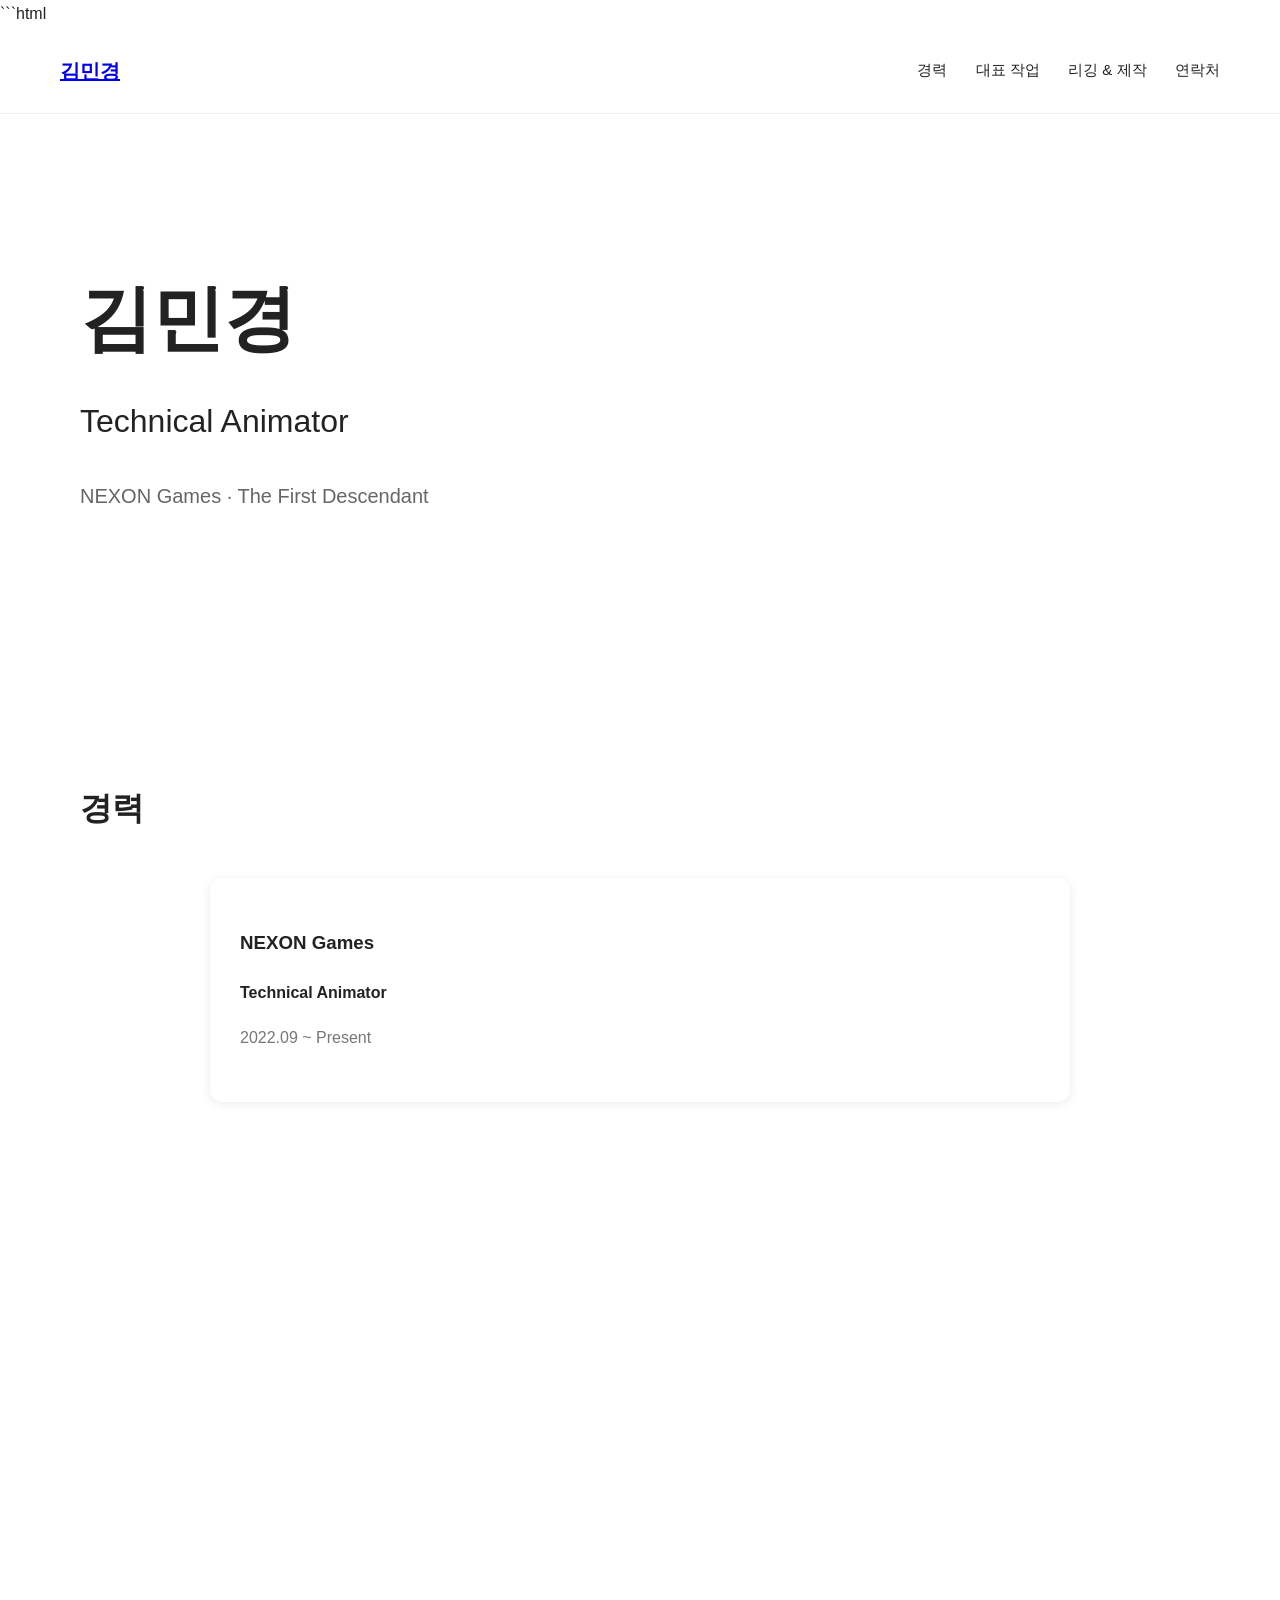
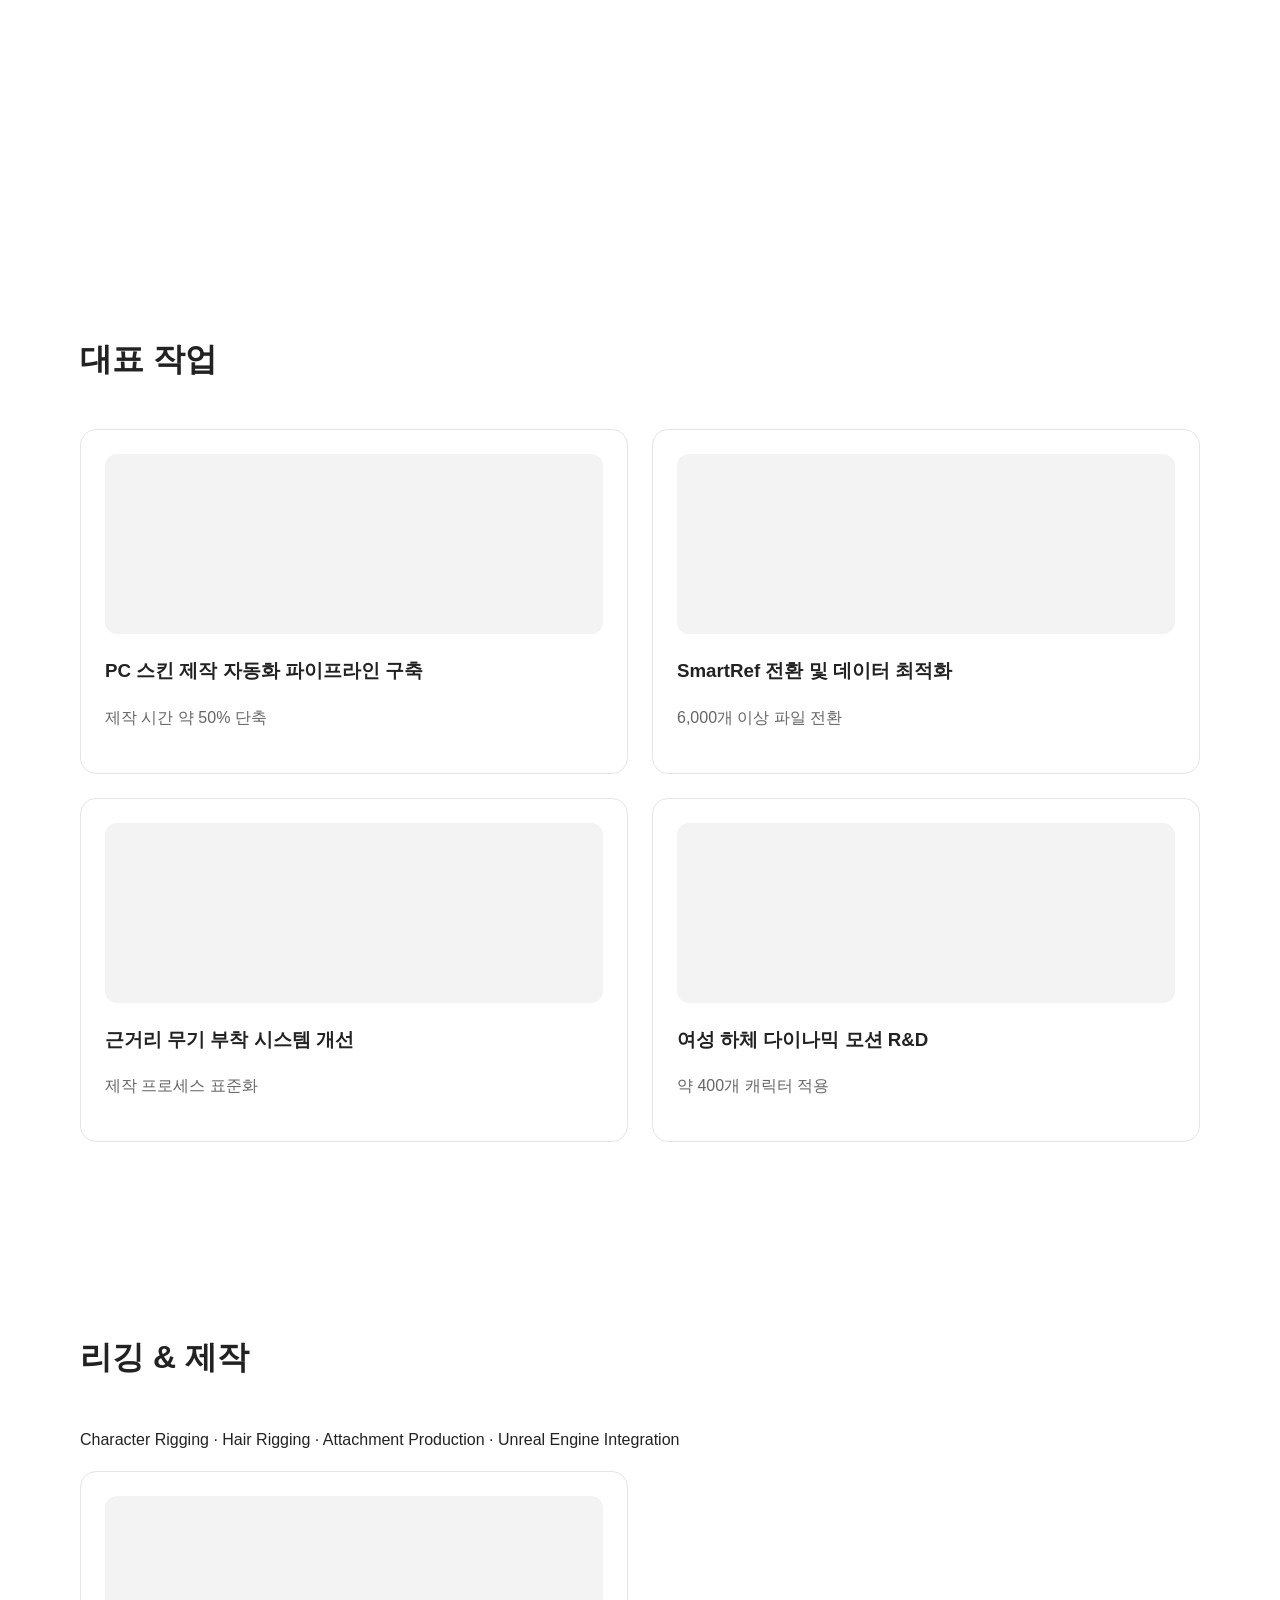
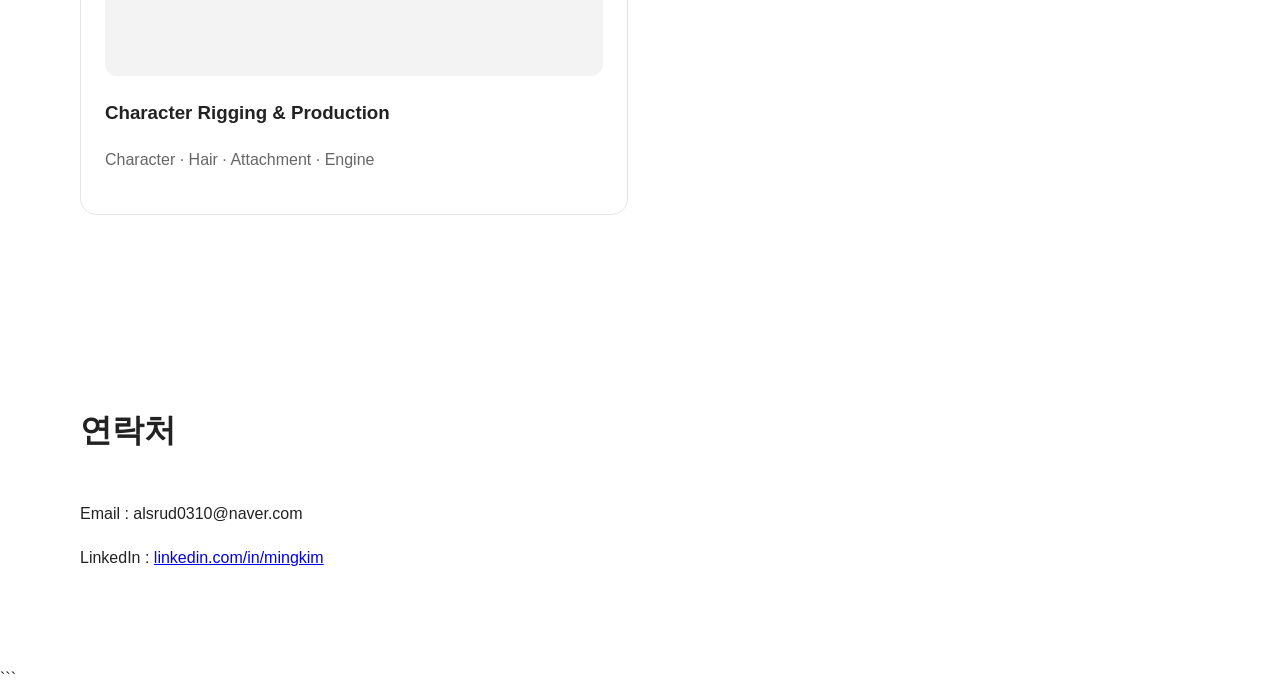
==== commit a70ea726: "Update index.html" ====
--- a/index.html
+++ b/index.html
@@ -17,9 +17,7 @@
     </div>
 
     <div class="menu">
-        <a href="#about">소개</a>
         <a href="#experience">경력</a>
-        <a href="#skills">기술 역량</a>
         <a href="#works">대표 작업</a>
         <a href="#rigging">리깅 & 제작</a>
         <a href="#contact">연락처</a>
@@ -37,38 +35,10 @@
     <h2>Technical Animator</h2>
 
     <p>
-        애니메이션과 리깅 경험을 바탕으로<br>
-        제작 파이프라인과 생산성을 개선합니다.
-    </p>
-
-</section>
-
-
-
-<!-- About -->
-
-<section id="about" class="section">
-
-    <h2>소개</h2>
-
-    <p>
-        게임 개발 과정에서 발생하는 반복 작업을 개선하고,
-        더 효율적인 제작 환경을 만드는 Technical Animator입니다.
-    </p>
-
-    <p>
-        캐릭터 리깅, 애니메이션 파이프라인,
-        자동화 툴 개발 및 Unreal Engine 기반 제작 지원 업무를 수행해왔습니다.
-    </p>
-
-    <p>
-        콘텐츠 제작 경험과 기술 개발 경험을 연결하여,
-        아티스트가 제작에 집중할 수 있는 환경 구축을 목표로 하고 있습니다.
-    </p>
-
-</section>
-
-
+        NEXON Games · The First Descendant
+    </p>
+
+</section>
 
 
 <!-- Experience -->
@@ -86,11 +56,7 @@
         </p>
 
         <p class="period">
-            2022년 9월 ~ 현재
-        </p>
-
-        <p>
-            The First Descendant 개발 참여
+            2022.09 ~ Present
         </p>
 
     </div>
@@ -109,64 +75,7 @@
 </section>
 
 
-
-
-<!-- Skills -->
-
-<section id="skills" class="section">
-
-    <h2>기술 역량</h2>
-
-    <div class="skill-grid">
-
-        <div class="skill-card">
-
-            <h3>Pipeline Automation</h3>
-
-            <p>
-                Python · MaxScript · Tool Development
-            </p>
-
-        </div>
-
-        <div class="skill-card">
-
-            <h3>Character Rigging</h3>
-
-            <p>
-                Character · Hair · Facial · Attachment
-            </p>
-
-        </div>
-
-        <div class="skill-card">
-
-            <h3>Production R&D</h3>
-
-            <p>
-                Workflow Optimization · Prototyping
-            </p>
-
-        </div>
-
-        <div class="skill-card">
-
-            <h3>Unreal Engine</h3>
-
-            <p>
-                Animation Pipeline · Integration
-            </p>
-
-        </div>
-
-    </div>
-
-</section>
-
-
-
-
-<!-- Works -->
+<!-- Featured Works -->
 
 <section id="works" class="section">
 
@@ -179,7 +88,7 @@
             <div class="project-thumbnail"></div>
 
             <h3>
-                Character Skin Automation Pipeline
+                PC 스킨 제작 자동화 파이프라인 구축
             </h3>
 
             <p>
@@ -194,7 +103,7 @@
             <div class="project-thumbnail"></div>
 
             <h3>
-                SmartRef Migration
+                SmartRef 전환 및 데이터 최적화
             </h3>
 
             <p>
@@ -209,11 +118,11 @@
             <div class="project-thumbnail"></div>
 
             <h3>
-                Weapon Attachment System
-            </h3>
-
-            <p>
-                부착 방식 개선 및 자동화
+                근거리 무기 부착 시스템 개선
+            </h3>
+
+            <p>
+                제작 프로세스 표준화
             </p>
 
         </a>
@@ -224,7 +133,7 @@
             <div class="project-thumbnail"></div>
 
             <h3>
-                Dynamic Motion R&D
+                여성 하체 다이나믹 모션 R&D
             </h3>
 
             <p>
@@ -238,8 +147,6 @@
 </section>
 
 
-
-
 <!-- Rigging & Production -->
 
 <section id="rigging" class="section">
@@ -247,9 +154,7 @@
     <h2>리깅 & 제작</h2>
 
     <p>
-        실제 캐릭터 제작 경험을 바탕으로
-        플레이어 캐릭터, NPC, 헤어, 부착물 제작 및
-        Unreal Engine 적용 업무를 수행했습니다.
+        Character Rigging · Hair Rigging · Attachment Production · Unreal Engine Integration
     </p>
 
     <div class="project-grid">
@@ -264,16 +169,14 @@
             </h3>
 
             <p>
-                Character · Hair · Attachment · Engine Integration
-            </p>
-
-        </a>
-
-    </div>
-
-</section>
-
-
+                Character · Hair · Attachment · Engine
+            </p>
+
+        </a>
+
+    </div>
+
+</section>
 
 
 <!-- Contact -->
@@ -293,10 +196,6 @@
         </a>
     </p>
 
-    <p>
-        Resume PDF : 준비 중
-    </p>
-
 </section>
 
 </body>
